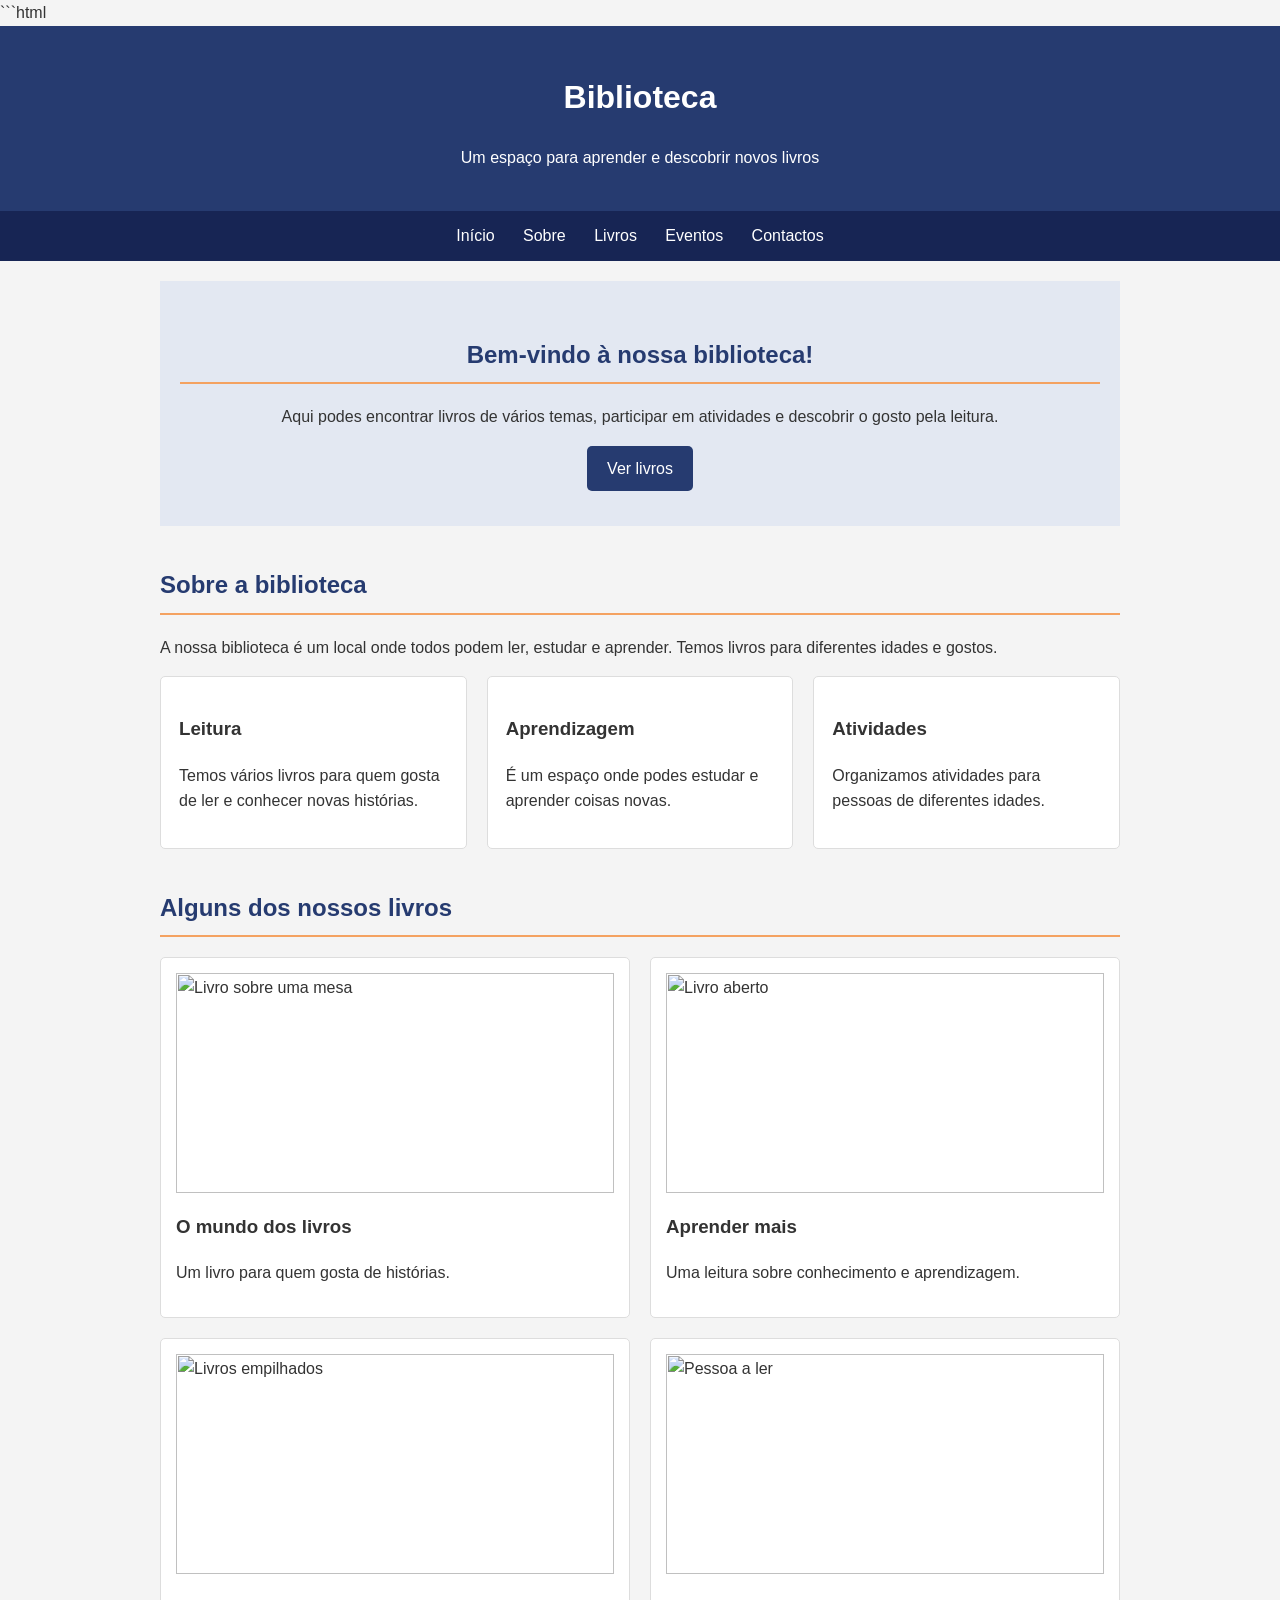
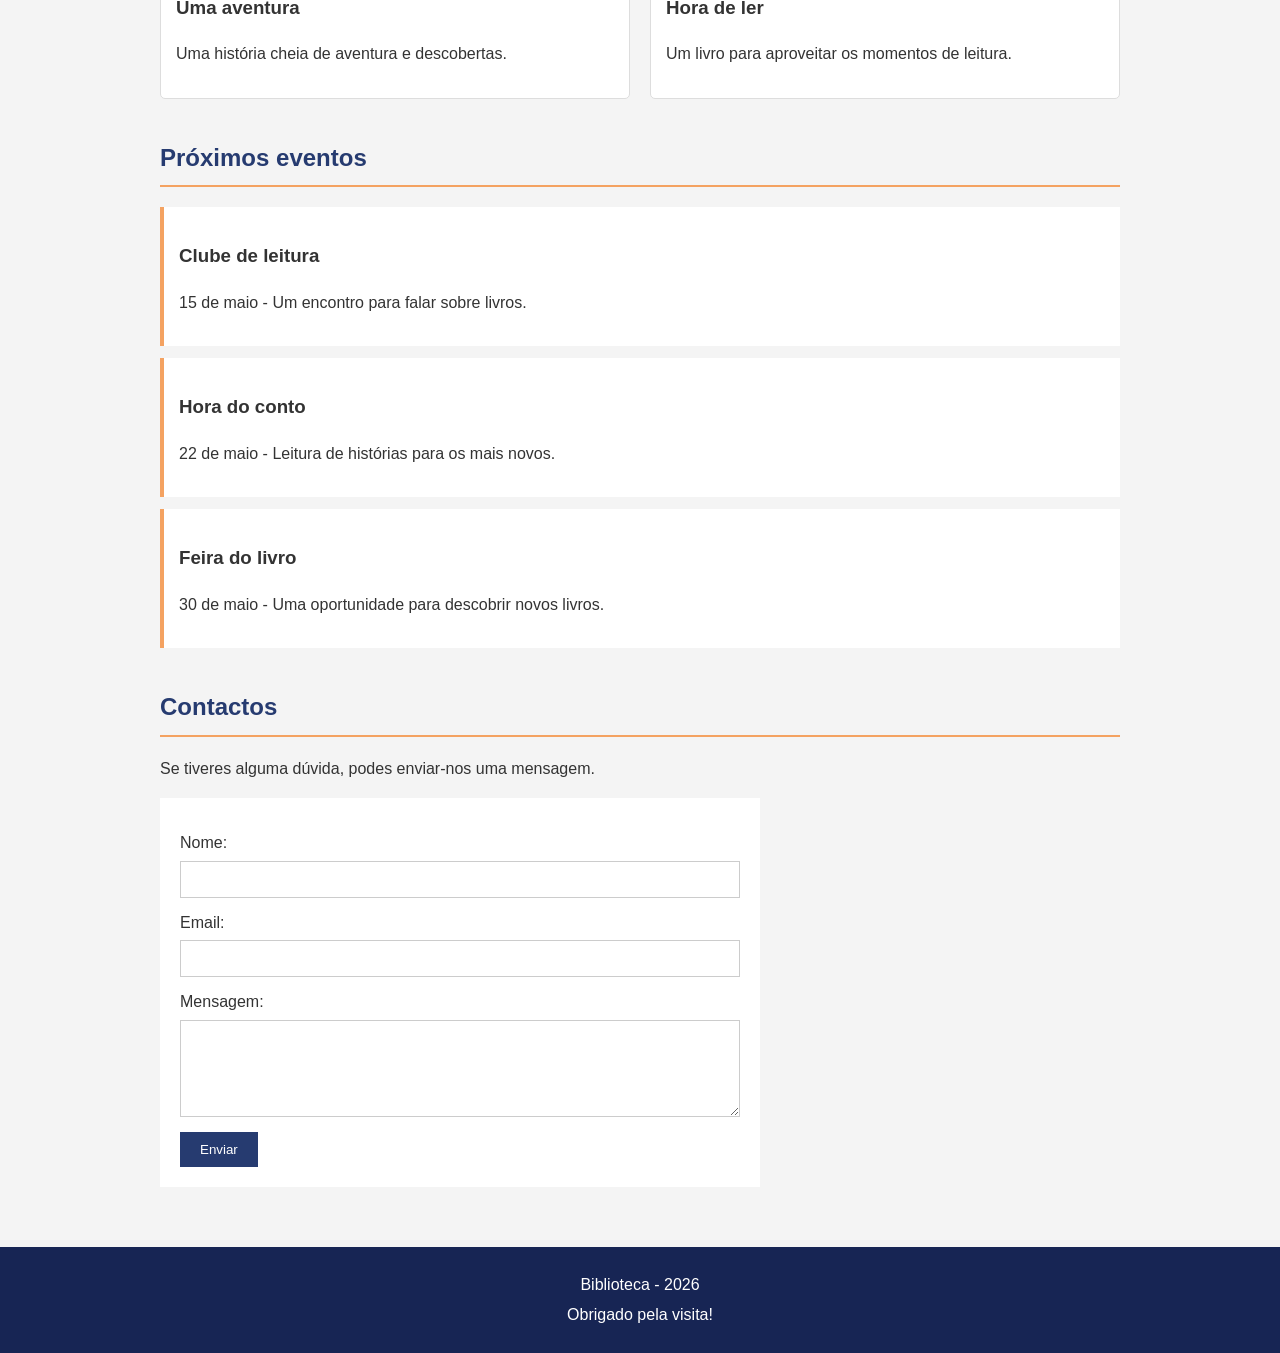
==== index.html @ 46920a3f "novo" ====
```html
<!DOCTYPE html>
<html lang="pt">
<head>
    <meta charset="UTF-8">
    <meta name="viewport" content="width=device-width, initial-scale=1.0">
    <title>Biblioteca</title>

    <style>
        /* Estilos gerais */
        * {
            box-sizing: border-box;
        }

        body {
            font-family: Arial, sans-serif;
            background-color: #f4f4f4;
            color: #333;
            margin: 0;
            line-height: 1.6;
        }

        /* Cabeçalho */
        header {
            background-color: #263b70;
            color: white;
            text-align: center;
            padding: 25px;
        }

        nav {
            background-color: #172554;
            text-align: center;
            padding: 12px;
        }

        nav a {
            color: white;
            text-decoration: none;
            margin: 0 12px;
        }

        nav a:hover {
            color: #f4a261;
        }

        /* Conteúdo */
        main {
            max-width: 1000px;
            margin: auto;
            padding: 20px;
        }

        section {
            margin-bottom: 40px;
        }

        h2 {
            color: #263b70;
            border-bottom: 2px solid #f4a261;
            padding-bottom: 8px;
        }

        /* Apresentação */
        .inicio {
            background-color: #e3e8f2;
            text-align: center;
            padding: 35px 20px;
        }

        .botao {
            display: inline-block;
            background-color: #263b70;
            color: white;
            padding: 10px 20px;
            text-decoration: none;
            border-radius: 5px;
        }

        .botao:hover {
            background-color: #f4a261;
            color: #172554;
        }

        /* Cartões */
        .cartoes {
            display: flex;
            flex-wrap: wrap;
            gap: 20px;
        }

        .cartao {
            background-color: white;
            padding: 18px;
            border: 1px solid #ddd;
            border-radius: 5px;
            flex: 1;
            min-width: 220px;
        }

        /* Livros */
        .livros {
            display: grid;
            grid-template-columns: repeat(2, 1fr);
            gap: 20px;
        }

        .livro {
            background-color: white;
            padding: 15px;
            border: 1px solid #ddd;
            border-radius: 5px;
        }

        .livro img {
            width: 100%;
            height: 220px;
            object-fit: cover;
        }

        /* Eventos */
        .evento {
            background-color: white;
            padding: 15px;
            margin-bottom: 12px;
            border-left: 4px solid #f4a261;
        }

        /* Formulário */
        form {
            background-color: white;
            padding: 20px;
            max-width: 600px;
        }

        label {
            display: block;
            margin-top: 12px;
        }

        input, textarea {
            width: 100%;
            padding: 10px;
            margin-top: 5px;
            border: 1px solid #ccc;
        }

        button {
            background-color: #263b70;
            color: white;
            padding: 10px 20px;
            border: none;
            margin-top: 15px;
            cursor: pointer;
        }

        button:hover {
            background-color: #f4a261;
            color: #172554;
        }

        /* Rodapé */
        footer {
            background-color: #172554;
            color: white;
            text-align: center;
            padding: 20px;
        }

        footer p {
            margin: 5px;
        }

        /* Telemóveis */
        @media (max-width: 600px) {
            nav a {
                display: block;
                margin: 8px;
            }

            .livros {
                grid-template-columns: 1fr;
            }
        }
    </style>
</head>

<body>

    <header>
        <h1>Biblioteca</h1>
        <p>Um espaço para aprender e descobrir novos livros</p>
    </header>

    <nav>
        <a href="#inicio">Início</a>
        <a href="#sobre">Sobre</a>
        <a href="#livros">Livros</a>
        <a href="#eventos">Eventos</a>
        <a href="#contactos">Contactos</a>
    </nav>

    <main>

        <!-- Início -->
        <section id="inicio" class="inicio">
            <h2>Bem-vindo à nossa biblioteca!</h2>

            <p>
                Aqui podes encontrar livros de vários temas,
                participar em atividades e descobrir o gosto pela leitura.
            </p>

            <a href="#livros" class="botao">Ver livros</a>
        </section>

        <!-- Sobre -->
        <section id="sobre">
            <h2>Sobre a biblioteca</h2>

            <p>
                A nossa biblioteca é um local onde todos podem ler,
                estudar e aprender. Temos livros para diferentes
                idades e gostos.
            </p>

            <div class="cartoes">

                <div class="cartao">
                    <h3>Leitura</h3>
                    <p>
                        Temos vários livros para quem gosta de ler
                        e conhecer novas histórias.
                    </p>
                </div>

                <div class="cartao">
                    <h3>Aprendizagem</h3>
                    <p>
                        É um espaço onde podes estudar e
                        aprender coisas novas.
                    </p>
                </div>

                <div class="cartao">
                    <h3>Atividades</h3>
                    <p>
                        Organizamos atividades para pessoas
                        de diferentes idades.
                    </p>
                </div>

            </div>
        </section>

        <!-- Livros -->
        <section id="livros">
            <h2>Alguns dos nossos livros</h2>

            <div class="livros">

                <div class="livro">
                    <img src="https://images.unsplash.com/photo-1544947950-fa07a98d237f?w=500"
                         alt="Livro sobre uma mesa">

                    <h3>O mundo dos livros</h3>
                    <p>Um livro para quem gosta de histórias.</p>
                </div>

                <div class="livro">
                    <img src="https://images.unsplash.com/photo-1512820790803-83ca734da794?w=500"
                         alt="Livro aberto">

                    <h3>Aprender mais</h3>
                    <p>Uma leitura sobre conhecimento e aprendizagem.</p>
                </div>

                <div class="livro">
                    <img src="https://images.unsplash.com/photo-1519682337058-a94d519337bc?w=500"
                         alt="Livros empilhados">

                    <h3>Uma aventura</h3>
                    <p>Uma história cheia de aventura e descobertas.</p>
                </div>

                <div class="livro">
                    <img src="https://images.unsplash.com/photo-1516979187457-637abb4f9353?w=500"
                         alt="Pessoa a ler">

                    <h3>Hora de ler</h3>
                    <p>Um livro para aproveitar os momentos de leitura.</p>
                </div>

            </div>
        </section>

        <!-- Eventos -->
        <section id="eventos">
            <h2>Próximos eventos</h2>

            <div class="evento">
                <h3>Clube de leitura</h3>
                <p>15 de maio - Um encontro para falar sobre livros.</p>
            </div>

            <div class="evento">
                <h3>Hora do conto</h3>
                <p>22 de maio - Leitura de histórias para os mais novos.</p>
            </div>

            <div class="evento">
                <h3>Feira do livro</h3>
                <p>30 de maio - Uma oportunidade para descobrir novos livros.</p>
            </div>
        </section>

        <!-- Contactos -->
        <section id="contactos">
            <h2>Contactos</h2>

            <p>
                Se tiveres alguma dúvida, podes enviar-nos uma mensagem.
            </p>

            <form action="#" method="post">

                <label for="nome">Nome:</label>
                <input type="text" id="nome" name="nome" required>

                <label for="email">Email:</label>
                <input type="email" id="email" name="email" required>

                <label for="mensagem">Mensagem:</label>
                <textarea id="mensagem" name="mensagem" rows="5"
                          required></textarea>

                <button type="submit">Enviar</button>

            </form>
        </section>

    </main>

    <footer>
        <p>Biblioteca - 2026</p>
        <p>Obrigado pela visita!</p>
    </footer>

</body>
</html>
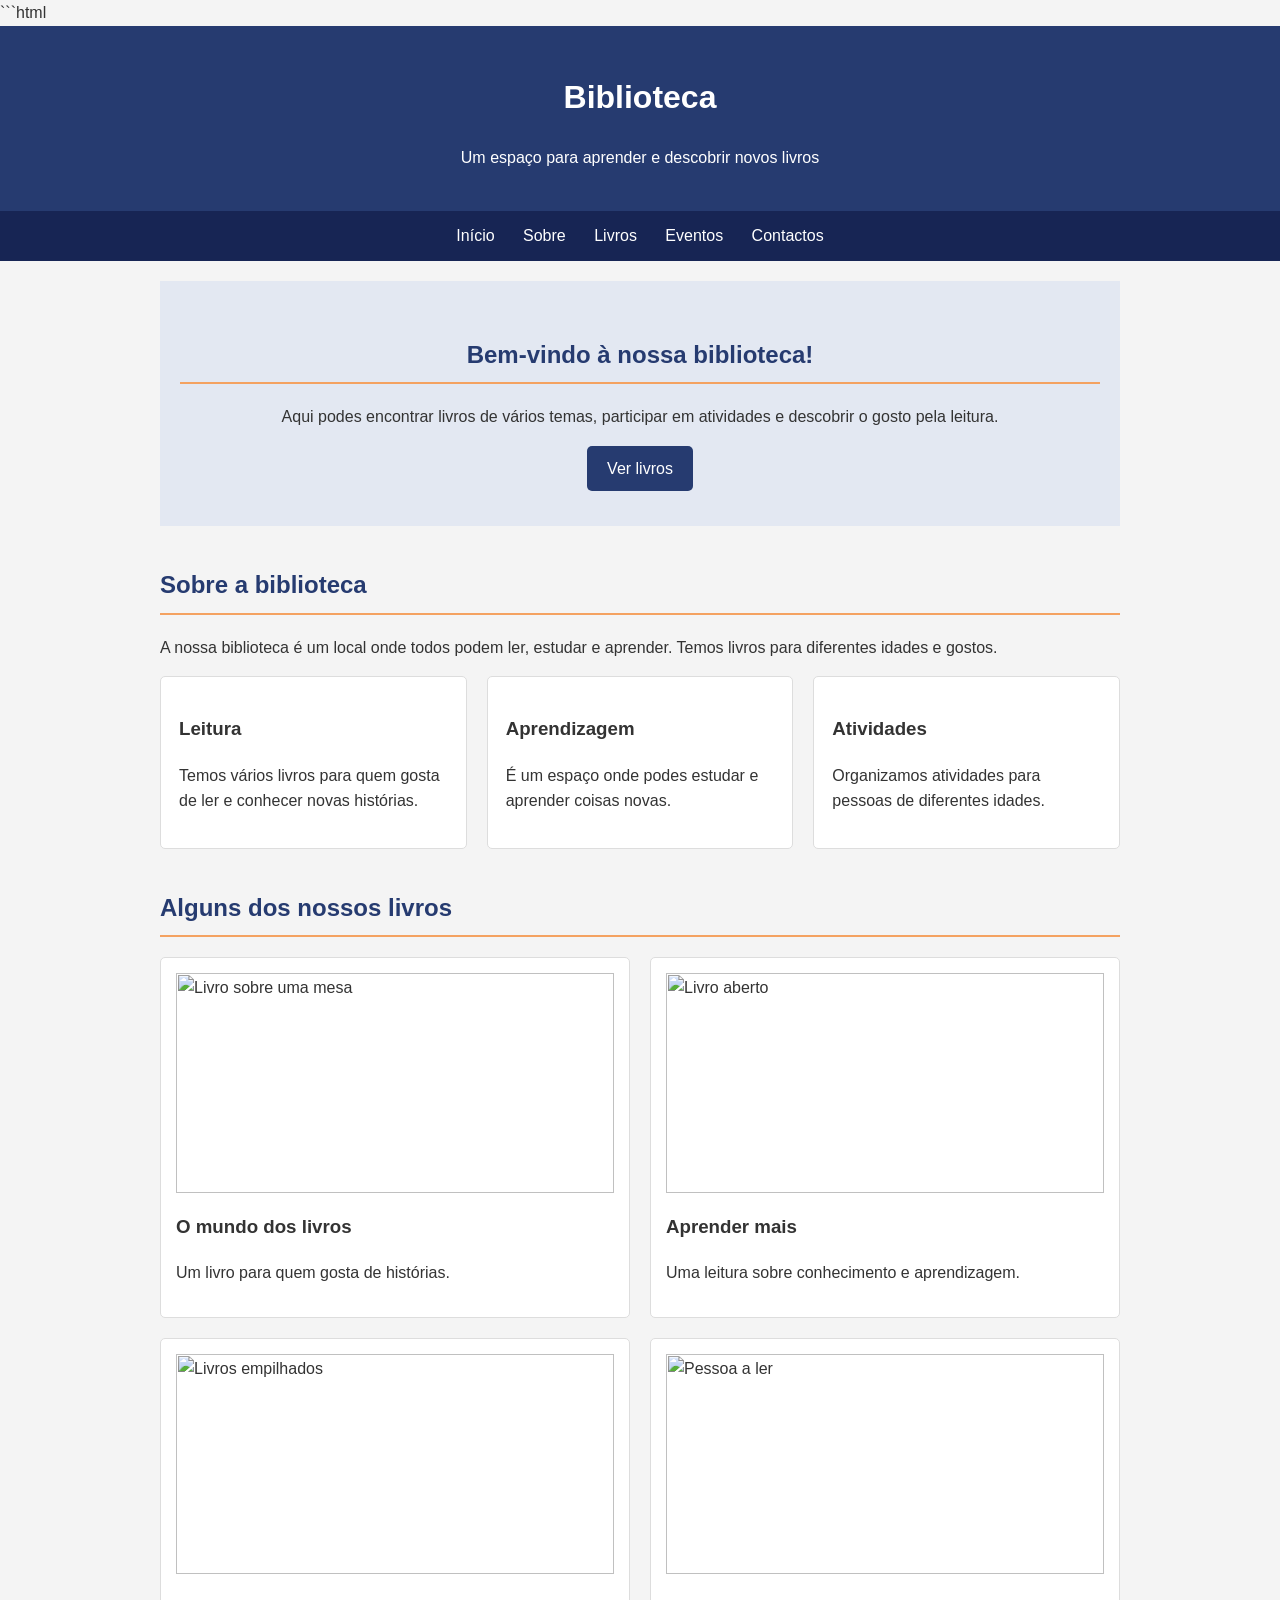
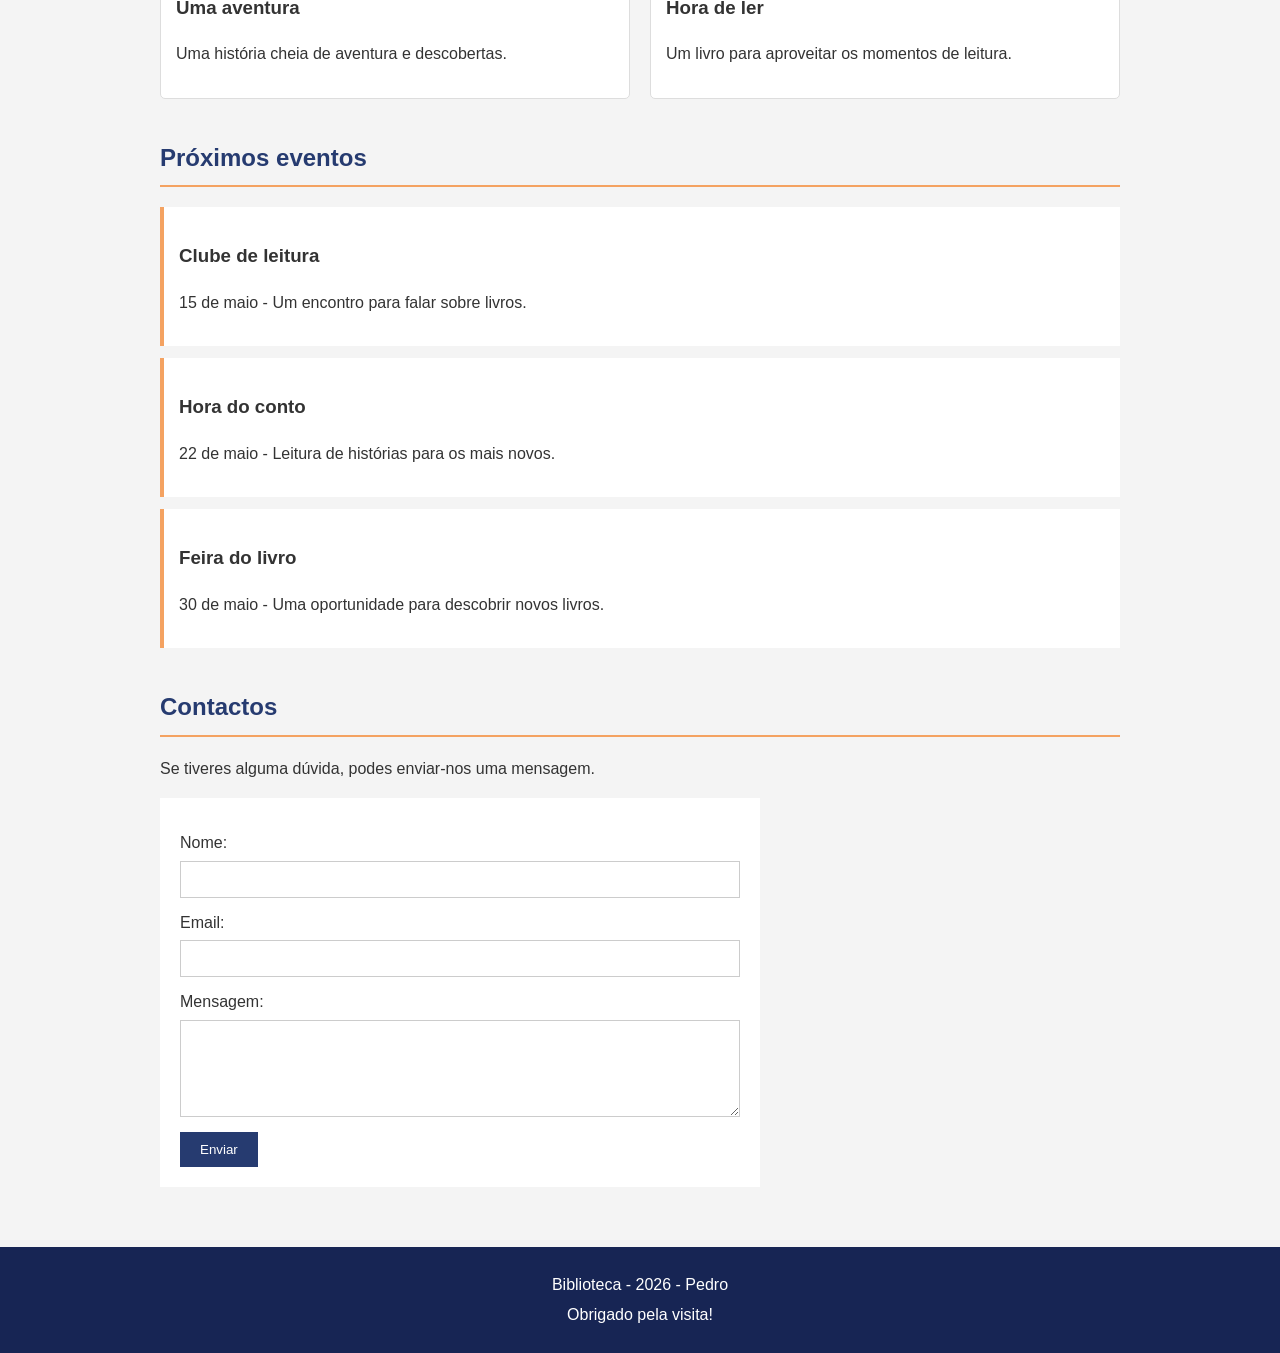
==== commit d286dced: "16/11" ====
--- a/index.html
+++ b/index.html
@@ -342,7 +342,7 @@
     </main>
 
     <footer>
-        <p>Biblioteca - 2026</p>
+        <p>Biblioteca - 2026 - Pedro</p>
         <p>Obrigado pela visita!</p>
     </footer>
 
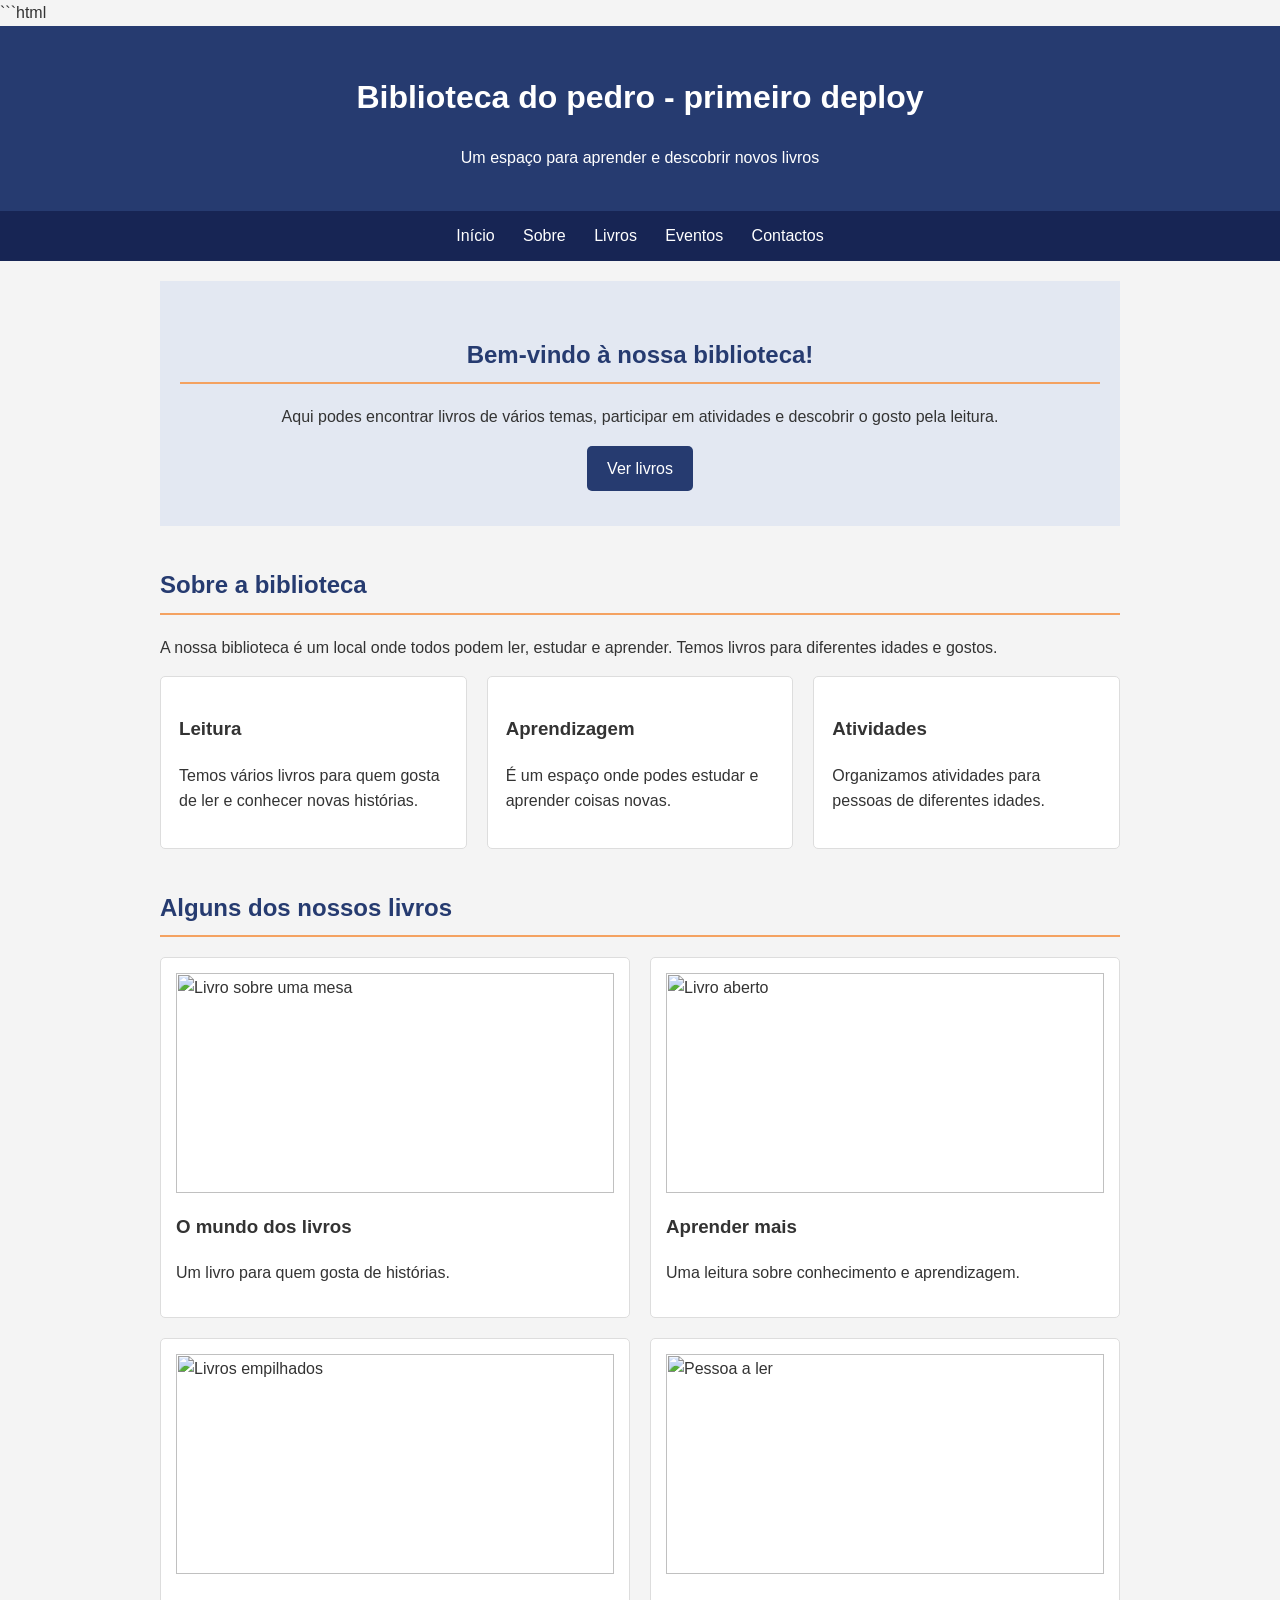
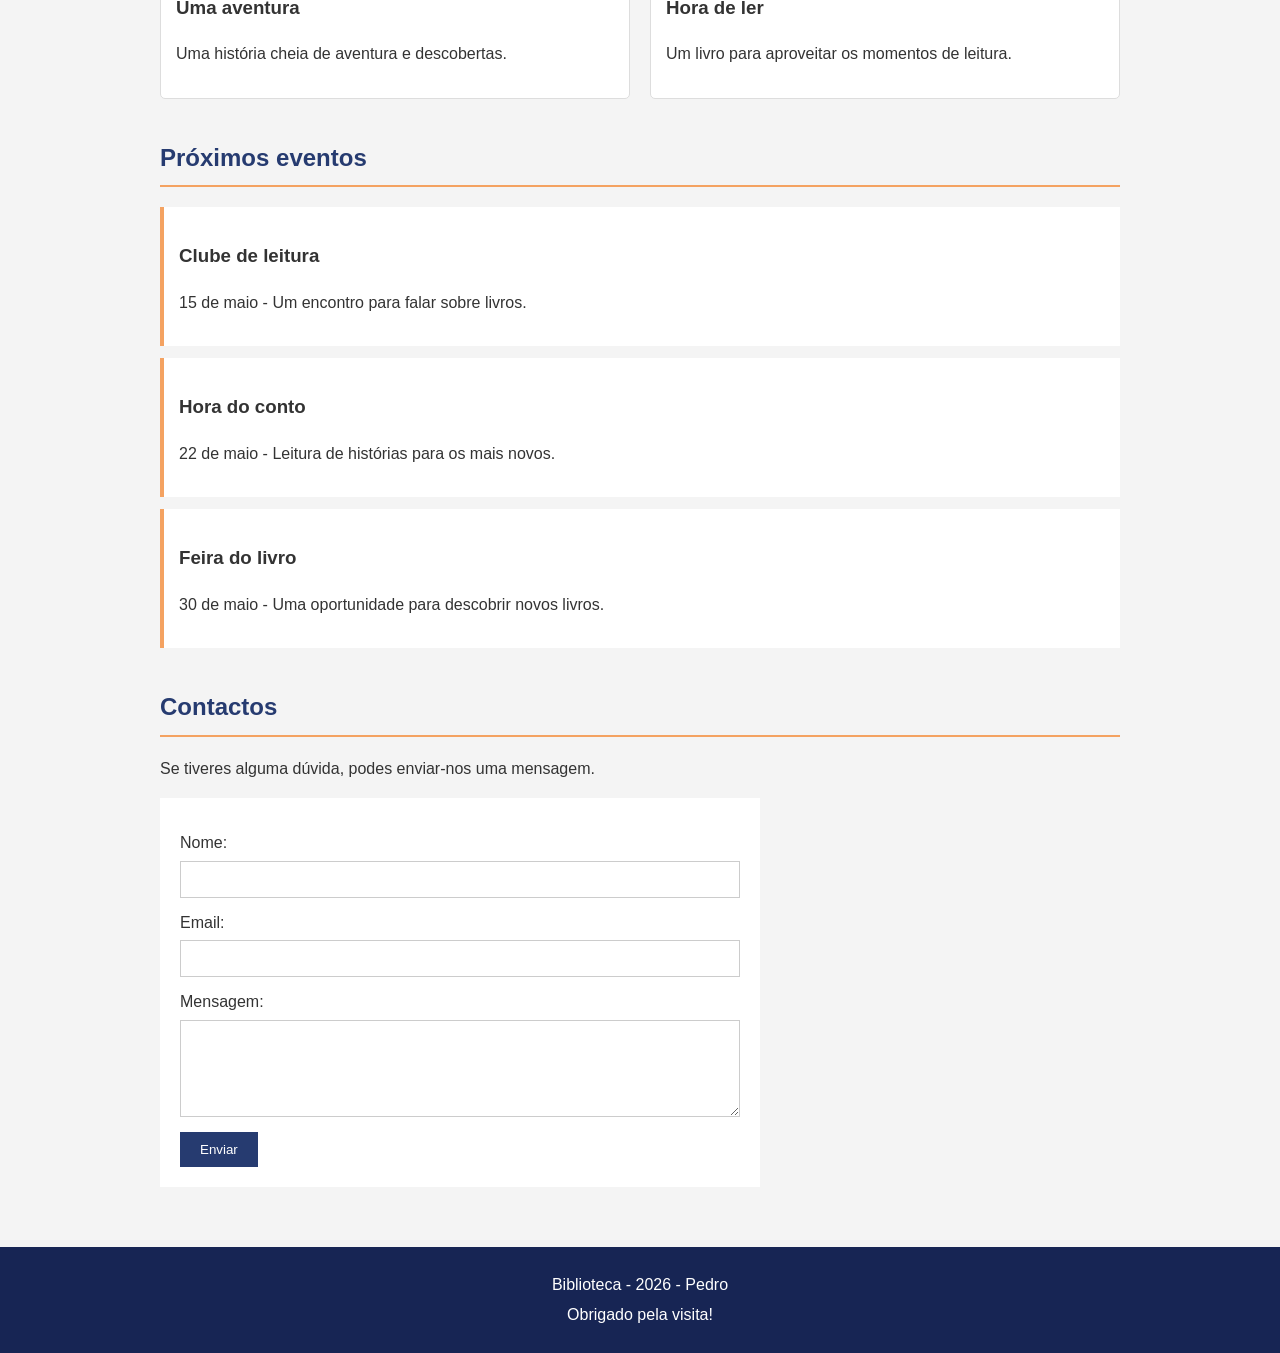
==== commit e29f4152: "ula 16/11" ====
--- a/index.html
+++ b/index.html
@@ -188,7 +188,7 @@
 <body>
 
     <header>
-        <h1>Biblioteca</h1>
+        <h1>Biblioteca do pedro - primeiro deploy</h1>
         <p>Um espaço para aprender e descobrir novos livros</p>
     </header>
 
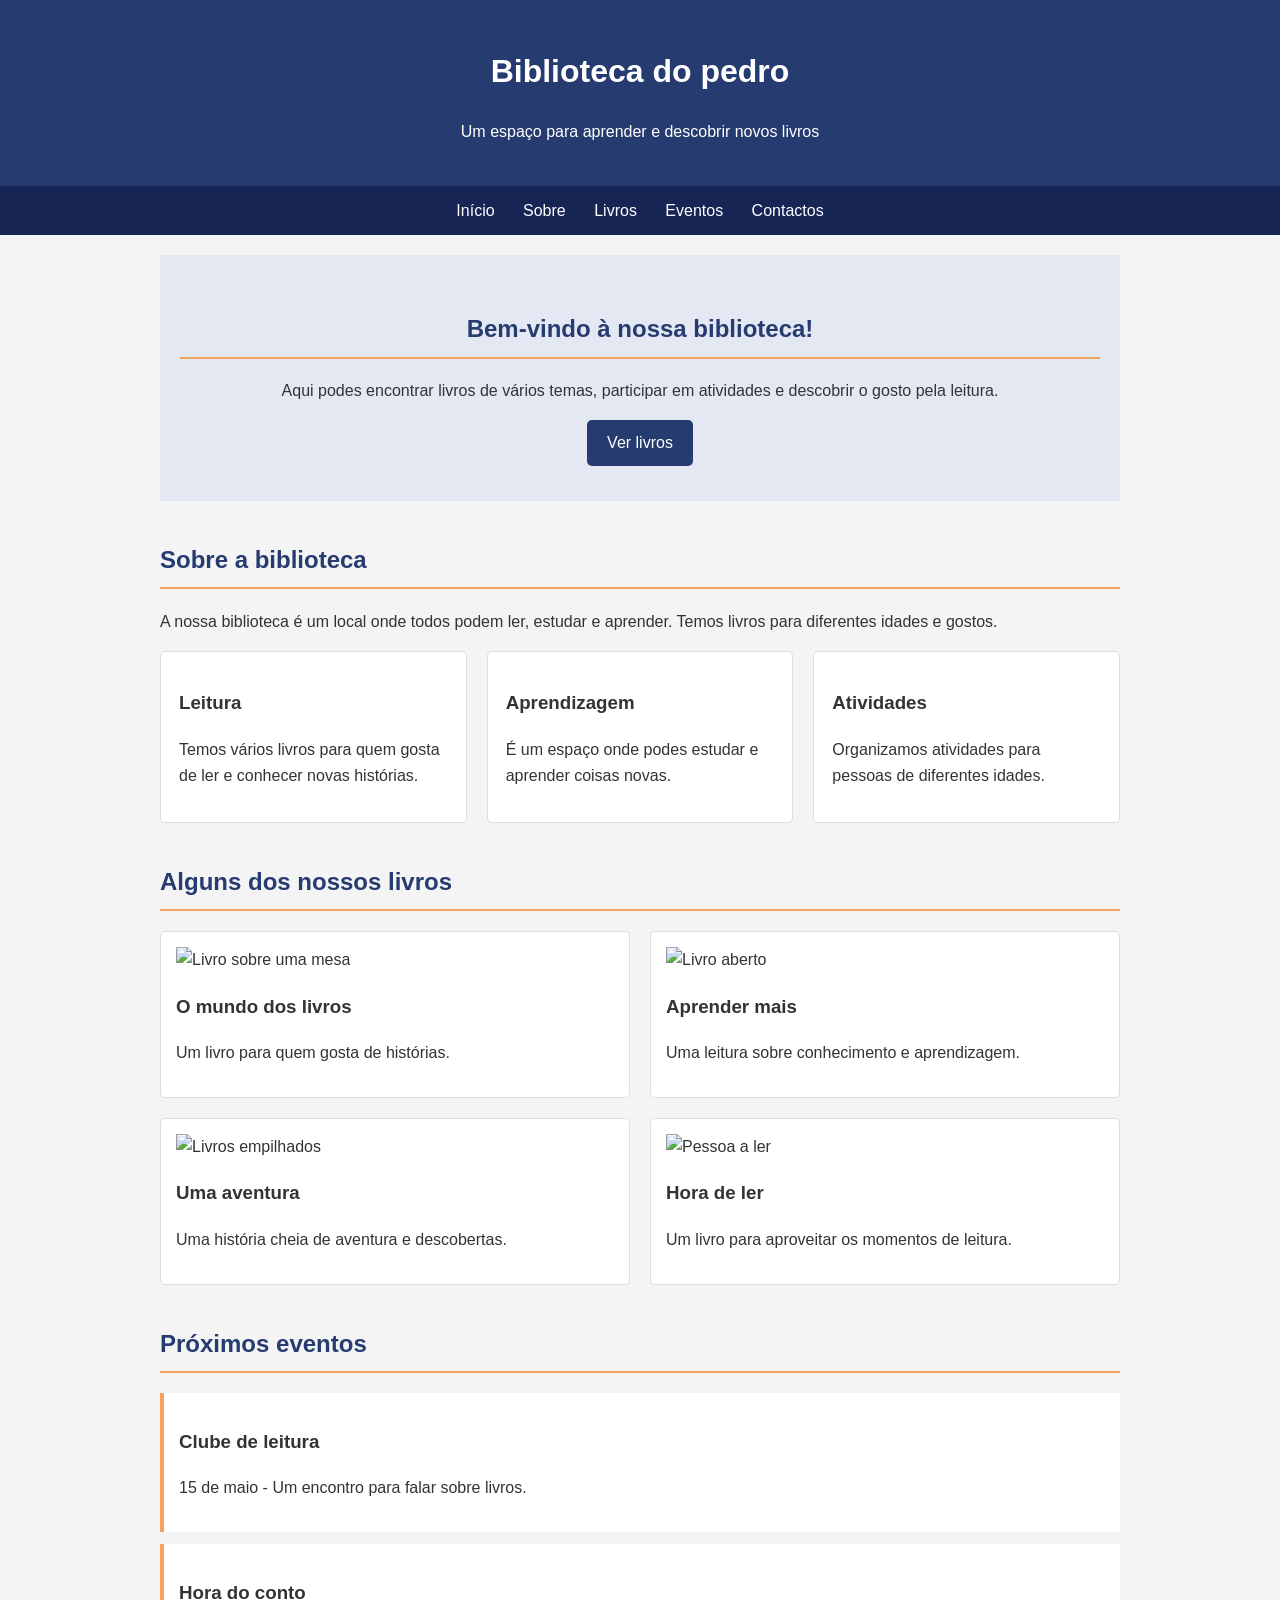
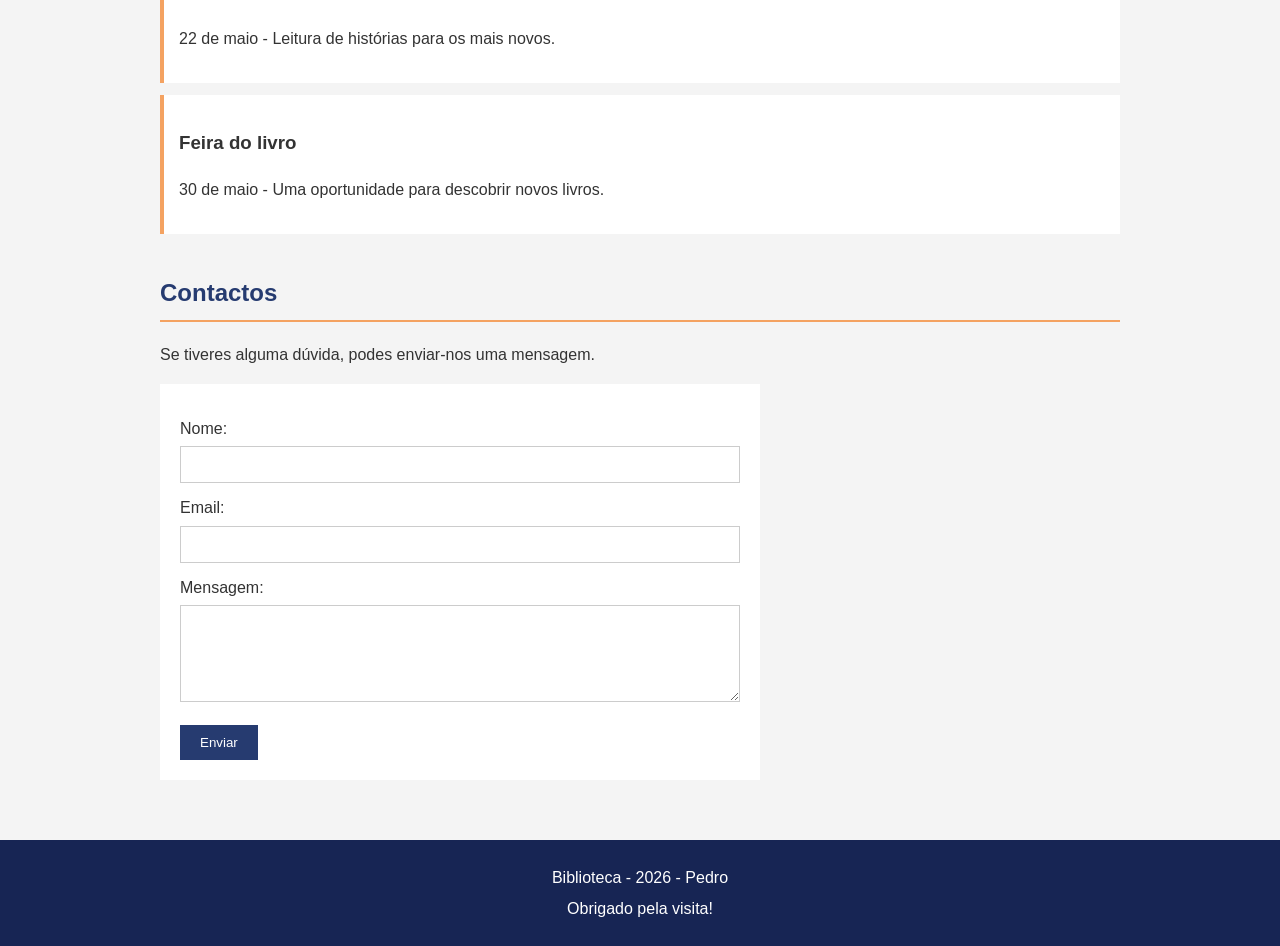
==== commit b1f1d67d: "aula 16/11" ====
--- a/index.html
+++ b/index.html
@@ -1,4 +1,4 @@
-```html
+
 <!DOCTYPE html>
 <html lang="pt">
 <head>
@@ -6,189 +6,14 @@
     <meta name="viewport" content="width=device-width, initial-scale=1.0">
     <title>Biblioteca</title>
 
-    <style>
-        /* Estilos gerais */
-        * {
-            box-sizing: border-box;
-        }
-
-        body {
-            font-family: Arial, sans-serif;
-            background-color: #f4f4f4;
-            color: #333;
-            margin: 0;
-            line-height: 1.6;
-        }
-
-        /* Cabeçalho */
-        header {
-            background-color: #263b70;
-            color: white;
-            text-align: center;
-            padding: 25px;
-        }
-
-        nav {
-            background-color: #172554;
-            text-align: center;
-            padding: 12px;
-        }
-
-        nav a {
-            color: white;
-            text-decoration: none;
-            margin: 0 12px;
-        }
-
-        nav a:hover {
-            color: #f4a261;
-        }
-
-        /* Conteúdo */
-        main {
-            max-width: 1000px;
-            margin: auto;
-            padding: 20px;
-        }
-
-        section {
-            margin-bottom: 40px;
-        }
-
-        h2 {
-            color: #263b70;
-            border-bottom: 2px solid #f4a261;
-            padding-bottom: 8px;
-        }
-
-        /* Apresentação */
-        .inicio {
-            background-color: #e3e8f2;
-            text-align: center;
-            padding: 35px 20px;
-        }
-
-        .botao {
-            display: inline-block;
-            background-color: #263b70;
-            color: white;
-            padding: 10px 20px;
-            text-decoration: none;
-            border-radius: 5px;
-        }
-
-        .botao:hover {
-            background-color: #f4a261;
-            color: #172554;
-        }
-
-        /* Cartões */
-        .cartoes {
-            display: flex;
-            flex-wrap: wrap;
-            gap: 20px;
-        }
-
-        .cartao {
-            background-color: white;
-            padding: 18px;
-            border: 1px solid #ddd;
-            border-radius: 5px;
-            flex: 1;
-            min-width: 220px;
-        }
-
-        /* Livros */
-        .livros {
-            display: grid;
-            grid-template-columns: repeat(2, 1fr);
-            gap: 20px;
-        }
-
-        .livro {
-            background-color: white;
-            padding: 15px;
-            border: 1px solid #ddd;
-            border-radius: 5px;
-        }
-
-        .livro img {
-            width: 100%;
-            height: 220px;
-            object-fit: cover;
-        }
-
-        /* Eventos */
-        .evento {
-            background-color: white;
-            padding: 15px;
-            margin-bottom: 12px;
-            border-left: 4px solid #f4a261;
-        }
-
-        /* Formulário */
-        form {
-            background-color: white;
-            padding: 20px;
-            max-width: 600px;
-        }
-
-        label {
-            display: block;
-            margin-top: 12px;
-        }
-
-        input, textarea {
-            width: 100%;
-            padding: 10px;
-            margin-top: 5px;
-            border: 1px solid #ccc;
-        }
-
-        button {
-            background-color: #263b70;
-            color: white;
-            padding: 10px 20px;
-            border: none;
-            margin-top: 15px;
-            cursor: pointer;
-        }
-
-        button:hover {
-            background-color: #f4a261;
-            color: #172554;
-        }
-
-        /* Rodapé */
-        footer {
-            background-color: #172554;
-            color: white;
-            text-align: center;
-            padding: 20px;
-        }
-
-        footer p {
-            margin: 5px;
-        }
-
-        /* Telemóveis */
-        @media (max-width: 600px) {
-            nav a {
-                display: block;
-                margin: 8px;
-            }
-
-            .livros {
-                grid-template-columns: 1fr;
-            }
-        }
-    </style>
+    <link rel="stylesheet" href="css/styles.css">
 </head>
 
 <body>
 
     <header>
-        <h1>Biblioteca do pedro - primeiro deploy</h1>
+        <h1>Biblioteca do pedro
+        </h1>
         <p>Um espaço para aprender e descobrir novos livros</p>
     </header>
 
--- a/css/styles.css
+++ b/css/styles.css
@@ -0,0 +1,175 @@
+/* Estilos gerais */
+* {
+    box-sizing: border-box;
+}
+
+body {
+    font-family: Arial, sans-serif;
+    background-color: #f4f4f4;
+    color: #333;
+    margin: 0;
+    line-height: 1.6;
+}
+
+/* Cabeçalho */
+header {
+    background-color: #263b70;
+    color: white;
+    text-align: center;
+    padding: 25px;
+}
+
+nav {
+    background-color: #172554;
+    text-align: center;
+    padding: 12px;
+}
+
+nav a {
+    color: white;
+    text-decoration: none;
+    margin: 0 12px;
+}
+
+nav a:hover {
+    color: #f4a261;
+}
+
+/* Conteúdo */
+main {
+    max-width: 1000px;
+    margin: auto;
+    padding: 20px;
+}
+
+section {
+    margin-bottom: 40px;
+}
+
+h2 {
+    color: #263b70;
+    border-bottom: 2px solid #f4a261;
+    padding-bottom: 8px;
+}
+
+/* Apresentação */
+.inicio {
+    background-color: #e3e8f2;
+    text-align: center;
+    padding: 35px 20px;
+}
+
+.botao {
+    display: inline-block;
+    background-color: #263b70;
+    color: white;
+    padding: 10px 20px;
+    text-decoration: none;
+    border-radius: 5px;
+}
+
+.botao:hover {
+    background-color: #f4a261;
+    color: #172554;
+}
+
+/* Cartões */
+.cartoes {
+    display: flex;
+    flex-wrap: wrap;
+    gap: 20px;
+}
+
+.cartao {
+    background-color: white;
+    padding: 18px;
+    border: 1px solid #ddd;
+    border-radius: 5px;
+    flex: 1;
+    min-width: 220px;
+}
+
+/* Livros */
+.livros {
+    display: grid;
+    grid-template-columns: repeat(2, 1fr);
+    gap: 20px;
+}
+
+.livro {
+    background-color: white;
+    padding: 15px;
+    border: 1px solid #ddd;
+    border-radius: 5px;
+}
+
+.livro img {
+    width: 100%;
+    height: 220px;
+    object-fit: cover;
+}
+
+/* Eventos */
+.evento {
+    background-color: white;
+    padding: 15px;
+    margin-bottom: 12px;
+    border-left: 4px solid #f4a261;
+}
+
+/* Formulário */
+form {
+    background-color: white;
+    padding: 20px;
+    max-width: 600px;
+}
+
+label {
+    display: block;
+    margin-top: 12px;
+}
+
+input, textarea {
+    width: 100%;
+    padding: 10px;
+    margin-top: 5px;
+    border: 1px solid #ccc;
+}
+
+button {
+    background-color: #263b70;
+    color: white;
+    padding: 10px 20px;
+    border: none;
+    margin-top: 15px;
+    cursor: pointer;
+}
+
+button:hover {
+    background-color: #f4a261;
+    color: #172554;
+}
+
+/* Rodapé */
+footer {
+    background-color: #172554;
+    color: white;
+    text-align: center;
+    padding: 20px;
+}
+
+footer p {
+    margin: 5px;
+}
+
+/* Telemóveis */
+@media (max-width: 600px) {
+    nav a {
+        display: block;
+        margin: 8px;
+    }
+
+    .livros {
+        grid-template-columns: 1fr;
+    }
+}
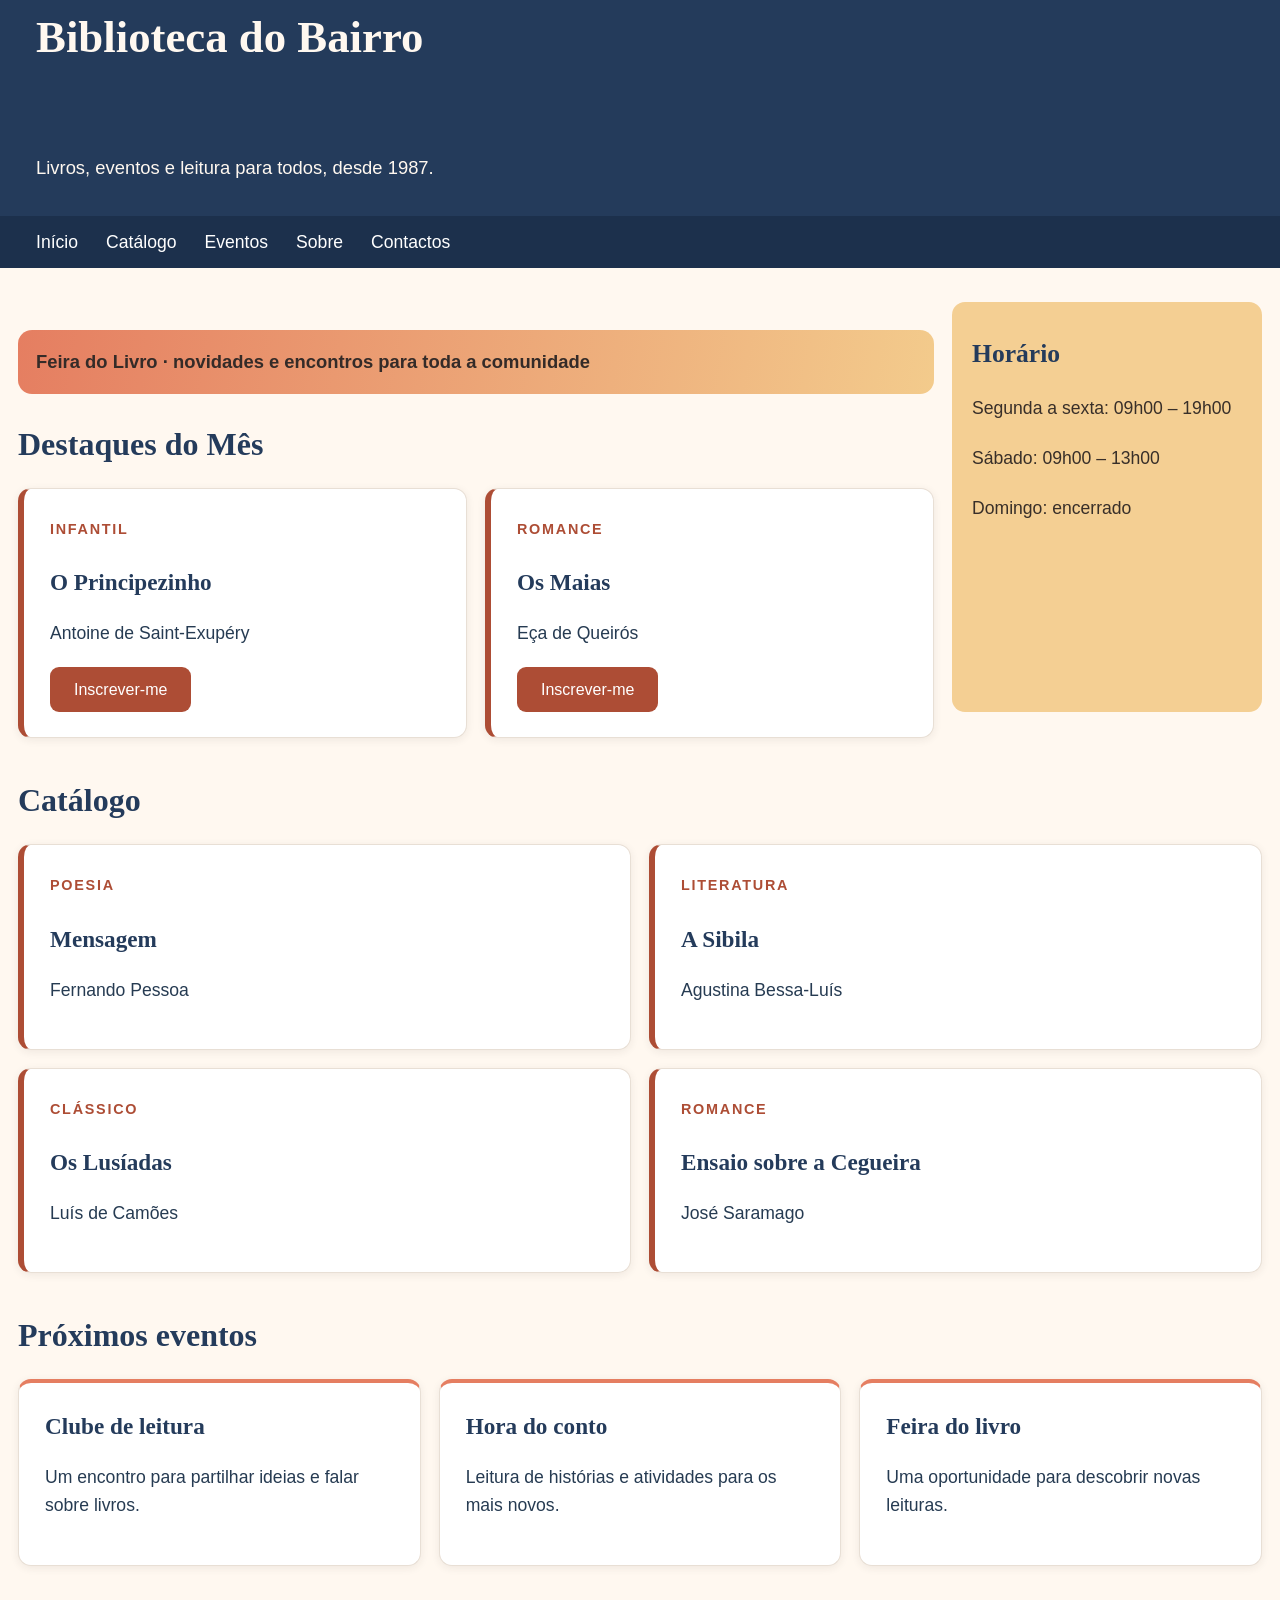
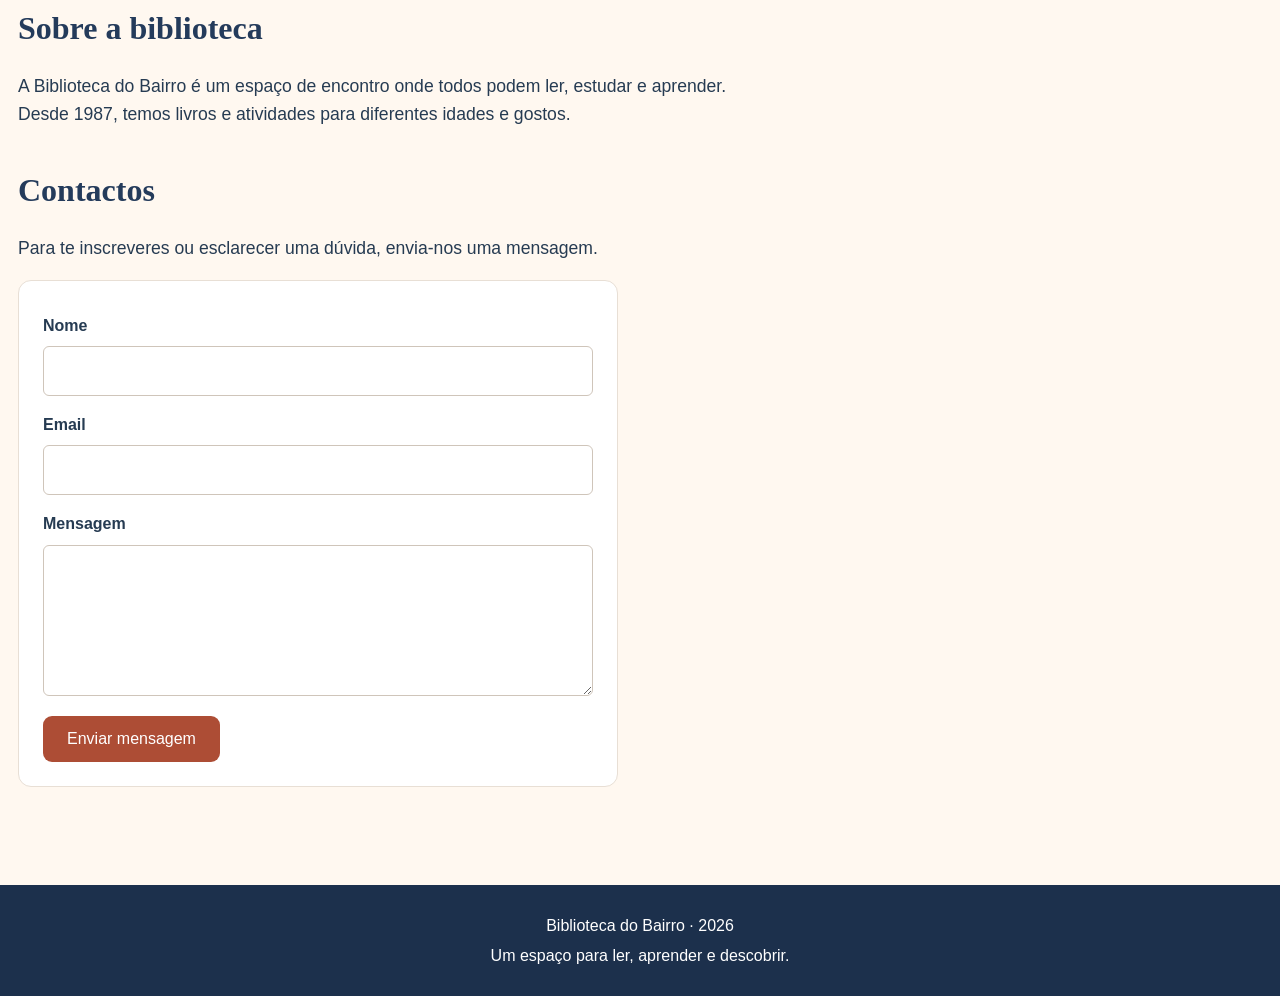
==== commit f18d2f6f: "nova" ====
--- a/index.html
+++ b/index.html
@@ -1,175 +1,132 @@
-
 <!DOCTYPE html>
 <html lang="pt">
 <head>
     <meta charset="UTF-8">
     <meta name="viewport" content="width=device-width, initial-scale=1.0">
-    <title>Biblioteca</title>
-
+    <meta name="description" content="Descobre livros, eventos e atividades na Biblioteca do Bairro.">
+    <title>Biblioteca do Bairro</title>
     <link rel="stylesheet" href="css/styles.css">
 </head>
-
 <body>
-
-    <header>
-        <h1>Biblioteca do pedro
-        </h1>
-        <p>Um espaço para aprender e descobrir novos livros</p>
+    <header id="inicio">
+        <h1>Biblioteca do Bairro</h1>
+        <p>Livros, eventos e leitura para todos, desde 1987.</p>
     </header>
 
-    <nav>
+    <nav aria-label="Navegação principal">
         <a href="#inicio">Início</a>
+        <a href="#catalogo">Catálogo</a>
+        <a href="#eventos">Eventos</a>
         <a href="#sobre">Sobre</a>
-        <a href="#livros">Livros</a>
-        <a href="#eventos">Eventos</a>
         <a href="#contactos">Contactos</a>
     </nav>
 
     <main>
+        <div class="destaques-layout">
+            <div class="conteudo-destaques">
+                <p class="aviso">Feira do Livro · novidades e encontros para toda a comunidade</p>
 
-        <!-- Início -->
-        <section id="inicio" class="inicio">
-            <h2>Bem-vindo à nossa biblioteca!</h2>
+                <section aria-labelledby="titulo-destaques">
+                    <h2 id="titulo-destaques">Destaques do Mês</h2>
+                    <div class="grelha-livros">
+                        <article class="cartao-livro">
+                            <p class="categoria">Infantil</p>
+                            <h3>O Principezinho</h3>
+                            <p>Antoine de Saint-Exupéry</p>
+                            <a class="botao" href="#contactos">Inscrever-me</a>
+                        </article>
+                        <article class="cartao-livro">
+                            <p class="categoria">Romance</p>
+                            <h3>Os Maias</h3>
+                            <p>Eça de Queirós</p>
+                            <a class="botao" href="#contactos">Inscrever-me</a>
+                        </article>
+                    </div>
+                </section>
+            </div>
 
-            <p>
-                Aqui podes encontrar livros de vários temas,
-                participar em atividades e descobrir o gosto pela leitura.
-            </p>
+            <aside class="horario" aria-labelledby="titulo-horario">
+                <h2 id="titulo-horario">Horário</h2>
+                <p>Segunda a sexta: 09h00 – 19h00</p>
+                <p>Sábado: 09h00 – 13h00</p>
+                <p>Domingo: encerrado</p>
+            </aside>
+        </div>
 
-            <a href="#livros" class="botao">Ver livros</a>
-        </section>
-
-        <!-- Sobre -->
-        <section id="sobre">
-            <h2>Sobre a biblioteca</h2>
-
-            <p>
-                A nossa biblioteca é um local onde todos podem ler,
-                estudar e aprender. Temos livros para diferentes
-                idades e gostos.
-            </p>
-
-            <div class="cartoes">
-
-                <div class="cartao">
-                    <h3>Leitura</h3>
-                    <p>
-                        Temos vários livros para quem gosta de ler
-                        e conhecer novas histórias.
-                    </p>
-                </div>
-
-                <div class="cartao">
-                    <h3>Aprendizagem</h3>
-                    <p>
-                        É um espaço onde podes estudar e
-                        aprender coisas novas.
-                    </p>
-                </div>
-
-                <div class="cartao">
-                    <h3>Atividades</h3>
-                    <p>
-                        Organizamos atividades para pessoas
-                        de diferentes idades.
-                    </p>
-                </div>
-
+        <section id="catalogo">
+            <h2>Catálogo</h2>
+            <div class="grelha-livros">
+                <article class="cartao-livro">
+                    <p class="categoria">Poesia</p>
+                    <h3>Mensagem</h3>
+                    <p>Fernando Pessoa</p>
+                </article>
+                <article class="cartao-livro">
+                    <p class="categoria">Literatura</p>
+                    <h3>A Sibila</h3>
+                    <p>Agustina Bessa-Luís</p>
+                </article>
+                <article class="cartao-livro">
+                    <p class="categoria">Clássico</p>
+                    <h3>Os Lusíadas</h3>
+                    <p>Luís de Camões</p>
+                </article>
+                <article class="cartao-livro">
+                    <p class="categoria">Romance</p>
+                    <h3>Ensaio sobre a Cegueira</h3>
+                    <p>José Saramago</p>
+                </article>
             </div>
         </section>
 
-        <!-- Livros -->
-        <section id="livros">
-            <h2>Alguns dos nossos livros</h2>
-
-            <div class="livros">
-
-                <div class="livro">
-                    <img src="https://images.unsplash.com/photo-1544947950-fa07a98d237f?w=500"
-                         alt="Livro sobre uma mesa">
-
-                    <h3>O mundo dos livros</h3>
-                    <p>Um livro para quem gosta de histórias.</p>
-                </div>
-
-                <div class="livro">
-                    <img src="https://images.unsplash.com/photo-1512820790803-83ca734da794?w=500"
-                         alt="Livro aberto">
-
-                    <h3>Aprender mais</h3>
-                    <p>Uma leitura sobre conhecimento e aprendizagem.</p>
-                </div>
-
-                <div class="livro">
-                    <img src="https://images.unsplash.com/photo-1519682337058-a94d519337bc?w=500"
-                         alt="Livros empilhados">
-
-                    <h3>Uma aventura</h3>
-                    <p>Uma história cheia de aventura e descobertas.</p>
-                </div>
-
-                <div class="livro">
-                    <img src="https://images.unsplash.com/photo-1516979187457-637abb4f9353?w=500"
-                         alt="Pessoa a ler">
-
-                    <h3>Hora de ler</h3>
-                    <p>Um livro para aproveitar os momentos de leitura.</p>
-                </div>
-
+        <section id="eventos">
+            <h2>Próximos eventos</h2>
+            <div class="grelha-eventos">
+                <article class="cartao-evento">
+                    <h3>Clube de leitura</h3>
+                    <p>Um encontro para partilhar ideias e falar sobre livros.</p>
+                </article>
+                <article class="cartao-evento">
+                    <h3>Hora do conto</h3>
+                    <p>Leitura de histórias e atividades para os mais novos.</p>
+                </article>
+                <article class="cartao-evento">
+                    <h3>Feira do livro</h3>
+                    <p>Uma oportunidade para descobrir novas leituras.</p>
+                </article>
             </div>
         </section>
 
-        <!-- Eventos -->
-        <section id="eventos">
-            <h2>Próximos eventos</h2>
-
-            <div class="evento">
-                <h3>Clube de leitura</h3>
-                <p>15 de maio - Um encontro para falar sobre livros.</p>
-            </div>
-
-            <div class="evento">
-                <h3>Hora do conto</h3>
-                <p>22 de maio - Leitura de histórias para os mais novos.</p>
-            </div>
-
-            <div class="evento">
-                <h3>Feira do livro</h3>
-                <p>30 de maio - Uma oportunidade para descobrir novos livros.</p>
-            </div>
+        <section id="sobre">
+            <h2>Sobre a biblioteca</h2>
+            <p>
+                A Biblioteca do Bairro é um espaço de encontro onde todos podem ler,
+                estudar e aprender. Desde 1987, temos livros e atividades para
+                diferentes idades e gostos.
+            </p>
         </section>
 
-        <!-- Contactos -->
         <section id="contactos">
             <h2>Contactos</h2>
+            <p>Para te inscreveres ou esclarecer uma dúvida, envia-nos uma mensagem.</p>
+            <form action="#" method="post">
+                <label for="nome">Nome</label>
+                <input type="text" id="nome" name="nome" autocomplete="name" required>
 
-            <p>
-                Se tiveres alguma dúvida, podes enviar-nos uma mensagem.
-            </p>
+                <label for="email">Email</label>
+                <input type="email" id="email" name="email" autocomplete="email" required>
 
-            <form action="#" method="post">
+                <label for="mensagem">Mensagem</label>
+                <textarea id="mensagem" name="mensagem" rows="5" required></textarea>
 
-                <label for="nome">Nome:</label>
-                <input type="text" id="nome" name="nome" required>
-
-                <label for="email">Email:</label>
-                <input type="email" id="email" name="email" required>
-
-                <label for="mensagem">Mensagem:</label>
-                <textarea id="mensagem" name="mensagem" rows="5"
-                          required></textarea>
-
-                <button type="submit">Enviar</button>
-
+                <button class="botao" type="submit">Enviar mensagem</button>
             </form>
         </section>
-
     </main>
 
     <footer>
-        <p>Biblioteca - 2026 - Pedro</p>
-        <p>Obrigado pela visita!</p>
+        <p>Biblioteca do Bairro · 2026</p>
+        <p>Um espaço para ler, aprender e descobrir.</p>
     </footer>
-
 </body>
 </html>
--- a/css/styles.css
+++ b/css/styles.css
@@ -1,175 +1,310 @@
-/* Estilos gerais */
+:root {
+    font-family: Arial, sans-serif;
+    color: #263b52;
+    background: #fff8f0;
+    font-synthesis: none;
+    text-rendering: optimizeLegibility;
+    scroll-behavior: smooth;
+}
+
 * {
     box-sizing: border-box;
 }
 
 body {
-    font-family: Arial, sans-serif;
-    background-color: #f4f4f4;
-    color: #333;
     margin: 0;
     line-height: 1.6;
 }
 
-/* Cabeçalho */
 header {
-    background-color: #263b70;
-    color: white;
-    text-align: center;
-    padding: 25px;
+    min-height: 216px;
+    padding: 8px 36px 34px;
+    display: flex;
+    flex-direction: column;
+    justify-content: space-between;
+    background: #243b5b;
+    color: #fff8f0;
+}
+
+header h1,
+h2,
+.cartao-livro h3,
+.cartao-evento h3 {
+    font-family: Georgia, "Times New Roman", serif;
+}
+
+header h1 {
+    margin: 0;
+    font-size: clamp(2rem, 4vw, 2.8rem);
+    line-height: 1.3;
+}
+
+header p {
+    margin: 0;
+    font-size: 1.15rem;
 }
 
 nav {
-    background-color: #172554;
-    text-align: center;
-    padding: 12px;
+    display: flex;
+    flex-wrap: wrap;
+    gap: 8px 28px;
+    padding: 12px 36px;
+    background: #1c304c;
 }
 
 nav a {
-    color: white;
+    color: #fff;
+    font-size: 1.1rem;
     text-decoration: none;
-    margin: 0 12px;
-}
-
-nav a:hover {
-    color: #f4a261;
-}
-
-/* Conteúdo */
+}
+
+nav a:hover,
+nav a:focus-visible {
+    color: #f5c987;
+    text-decoration: underline;
+    text-underline-offset: 4px;
+}
+
 main {
-    max-width: 1000px;
-    margin: auto;
-    padding: 20px;
+    width: min(100% - 36px, 1440px);
+    margin: 0 auto;
+    padding: 34px 0 56px;
 }
 
 section {
-    margin-bottom: 40px;
+    margin-bottom: 42px;
+    scroll-margin-top: 20px;
 }
 
 h2 {
-    color: #263b70;
-    border-bottom: 2px solid #f4a261;
-    padding-bottom: 8px;
-}
-
-/* Apresentação */
-.inicio {
-    background-color: #e3e8f2;
-    text-align: center;
-    padding: 35px 20px;
+    margin: 0 0 24px;
+    color: #243b5b;
+    font-size: 2rem;
+    line-height: 1.25;
+}
+
+.destaques-layout {
+    display: grid;
+    grid-template-columns: minmax(0, 1fr) 310px;
+    align-items: start;
+    gap: 18px;
+    margin-bottom: 42px;
+}
+
+.conteudo-destaques {
+    min-width: 0;
+}
+
+.conteudo-destaques section {
+    margin: 0;
+}
+
+.aviso {
+    margin: 28px 0 30px;
+    padding: 17px 18px;
+    border-radius: 14px;
+    background: linear-gradient(100deg, #e57e61, #f3cb8c);
+    color: #342b28;
+    font-size: 1.15rem;
+    font-weight: 700;
+}
+
+.grelha-livros {
+    display: grid;
+    grid-template-columns: repeat(2, minmax(0, 1fr));
+    gap: 18px;
+}
+
+.cartao-livro,
+.cartao-evento {
+    padding: 25px 26px;
+    border: 1px solid #e8dfd5;
+    border-radius: 13px;
+    background: #fff;
+    box-shadow: 0 2px 9px rgb(52 43 40 / 8%);
+}
+
+.cartao-livro {
+    border-left: 6px solid #ad4d35;
+}
+
+.categoria {
+    margin: 4px 0 23px;
+    color: #ad4d35;
+    font-size: .9rem;
+    font-weight: 700;
+    letter-spacing: .12em;
+    text-transform: uppercase;
+}
+
+.cartao-livro h3,
+.cartao-evento h3 {
+    margin: 0 0 18px;
+    color: #243b5b;
+    font-size: 1.45rem;
+}
+
+.cartao-livro > p:not(.categoria),
+.cartao-evento p {
+    margin: 0 0 20px;
+    font-size: 1.1rem;
 }
 
 .botao {
     display: inline-block;
-    background-color: #263b70;
-    color: white;
-    padding: 10px 20px;
+    padding: 10px 24px;
+    border: 0;
+    border-radius: 9px;
+    background: #ad4d35;
+    color: #fff;
+    font: inherit;
     text-decoration: none;
-    border-radius: 5px;
-}
-
-.botao:hover {
-    background-color: #f4a261;
-    color: #172554;
-}
-
-/* Cartões */
-.cartoes {
-    display: flex;
-    flex-wrap: wrap;
-    gap: 20px;
-}
-
-.cartao {
-    background-color: white;
-    padding: 18px;
-    border: 1px solid #ddd;
-    border-radius: 5px;
-    flex: 1;
-    min-width: 220px;
-}
-
-/* Livros */
-.livros {
+    cursor: pointer;
+}
+
+.botao:hover,
+.botao:focus-visible {
+    background: #873a28;
+}
+
+.horario {
+    min-height: 410px;
+    margin-top: 0;
+    padding: 36px 20px;
+    border-radius: 13px;
+    background: #f4cf93;
+    color: #382f29;
+}
+
+.horario h2 {
+    margin-bottom: 24px;
+    font-size: 1.6rem;
+}
+
+.horario p {
+    margin: 0 0 22px;
+    font-size: 1.1rem;
+}
+
+.grelha-eventos {
     display: grid;
-    grid-template-columns: repeat(2, 1fr);
-    gap: 20px;
-}
-
-.livro {
-    background-color: white;
-    padding: 15px;
-    border: 1px solid #ddd;
-    border-radius: 5px;
-}
-
-.livro img {
+    grid-template-columns: repeat(3, minmax(0, 1fr));
+    gap: 18px;
+}
+
+.cartao-evento {
+    border-top: 4px solid #e57e61;
+}
+
+#sobre p,
+#contactos > p {
+    max-width: 760px;
+    font-size: 1.1rem;
+}
+
+form {
+    display: grid;
+    gap: 8px;
+    max-width: 600px;
+    padding: 24px;
+    border: 1px solid #e8dfd5;
+    border-radius: 13px;
+    background: #fff;
+}
+
+label {
+    margin-top: 8px;
+    font-weight: 700;
+}
+
+input,
+textarea {
     width: 100%;
-    height: 220px;
-    object-fit: cover;
-}
-
-/* Eventos */
-.evento {
-    background-color: white;
-    padding: 15px;
-    margin-bottom: 12px;
-    border-left: 4px solid #f4a261;
-}
-
-/* Formulário */
-form {
-    background-color: white;
-    padding: 20px;
-    max-width: 600px;
-}
-
-label {
-    display: block;
+    padding: 11px 12px;
+    border: 1px solid #cfc5ba;
+    border-radius: 6px;
+    background: #fff;
+    color: inherit;
+    font: inherit;
+}
+
+input:focus-visible,
+textarea:focus-visible {
+    outline: 3px solid #e9aa81;
+    outline-offset: 2px;
+}
+
+form .botao {
+    justify-self: start;
     margin-top: 12px;
 }
 
-input, textarea {
-    width: 100%;
-    padding: 10px;
-    margin-top: 5px;
-    border: 1px solid #ccc;
-}
-
-button {
-    background-color: #263b70;
-    color: white;
-    padding: 10px 20px;
-    border: none;
-    margin-top: 15px;
-    cursor: pointer;
-}
-
-button:hover {
-    background-color: #f4a261;
-    color: #172554;
-}
-
-/* Rodapé */
 footer {
-    background-color: #172554;
-    color: white;
+    padding: 24px 18px;
+    background: #1c304c;
+    color: #fff;
     text-align: center;
-    padding: 20px;
 }
 
 footer p {
-    margin: 5px;
-}
-
-/* Telemóveis */
-@media (max-width: 600px) {
+    margin: 4px;
+}
+
+@media (max-width: 850px) {
+    .destaques-layout {
+        grid-template-columns: minmax(0, 1fr) 260px;
+    }
+
+    .grelha-eventos {
+        grid-template-columns: repeat(2, minmax(0, 1fr));
+    }
+}
+
+@media (max-width: 650px) {
+    header {
+        min-height: 180px;
+        padding: 18px 20px 28px;
+    }
+
+    nav {
+        gap: 8px 18px;
+        padding: 12px 20px;
+    }
+
     nav a {
-        display: block;
-        margin: 8px;
-    }
-
-    .livros {
+        font-size: 1rem;
+    }
+
+    main {
+        width: min(100% - 28px, 1440px);
+        padding-top: 18px;
+    }
+
+    .destaques-layout {
         grid-template-columns: 1fr;
-    }
-}
+        gap: 24px;
+    }
+
+    .aviso {
+        margin-top: 8px;
+    }
+
+    .horario {
+        min-height: 0;
+        padding: 24px;
+    }
+
+    .grelha-livros,
+    .grelha-eventos {
+        grid-template-columns: 1fr;
+    }
+
+    h2 {
+        font-size: 1.7rem;
+    }
+
+    .cartao-livro,
+    .cartao-evento {
+        padding: 22px;
+    }
+}
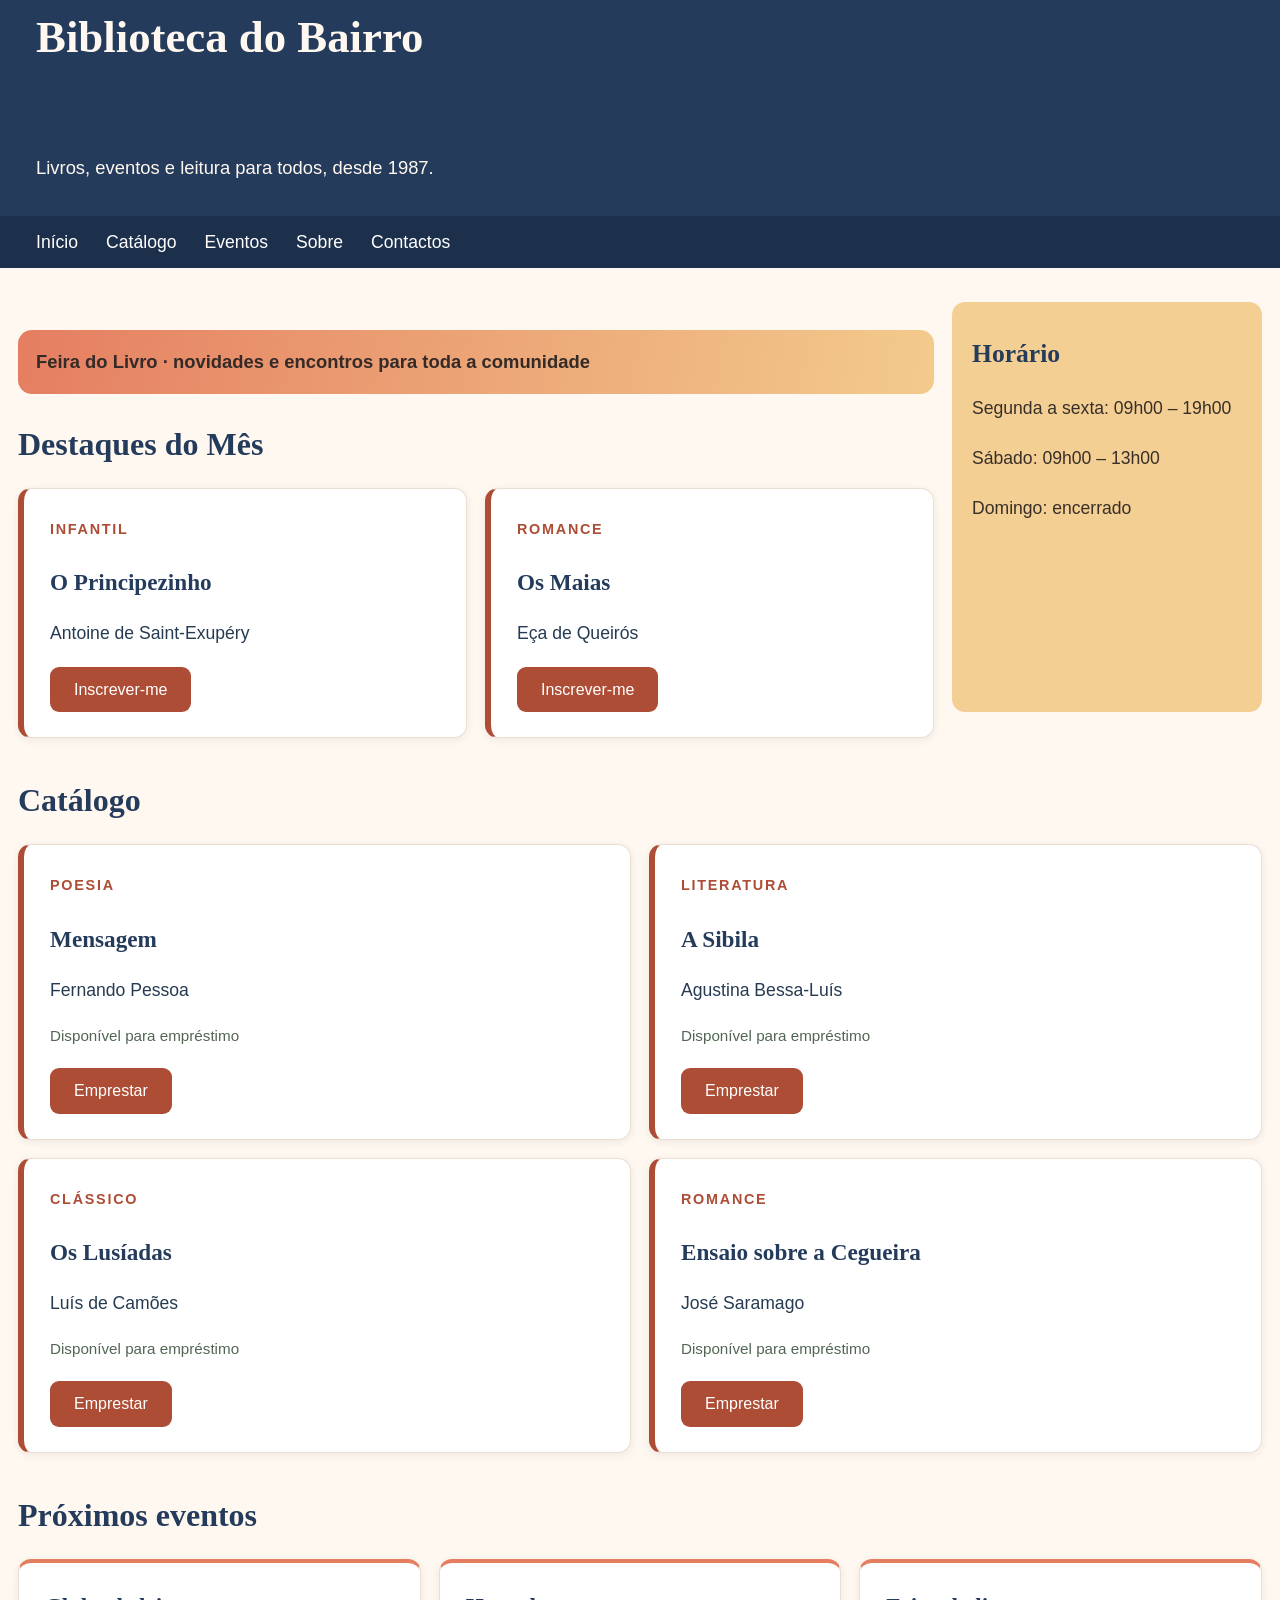
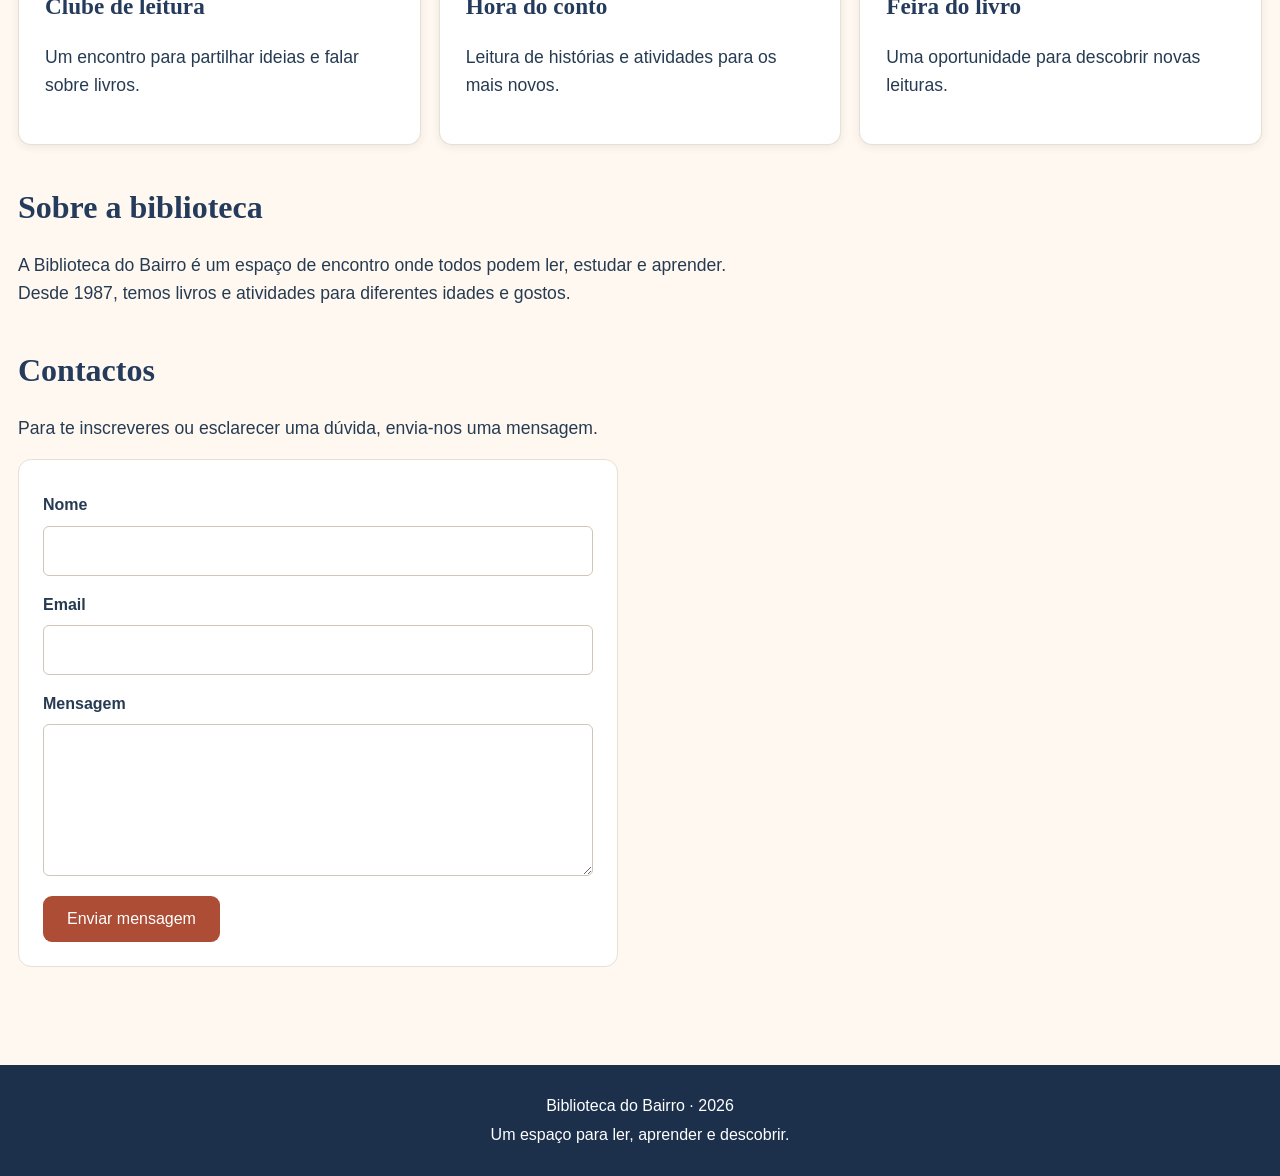
==== commit dc771634: "sjsj" ====
--- a/index.html
+++ b/index.html
@@ -60,21 +60,29 @@
                     <p class="categoria">Poesia</p>
                     <h3>Mensagem</h3>
                     <p>Fernando Pessoa</p>
+                    <p class="estado-livro" aria-live="polite">Disponível para empréstimo</p>
+                    <button class="botao" type="button" data-emprestar>Emprestar</button>
                 </article>
                 <article class="cartao-livro">
                     <p class="categoria">Literatura</p>
                     <h3>A Sibila</h3>
                     <p>Agustina Bessa-Luís</p>
+                    <p class="estado-livro" aria-live="polite">Disponível para empréstimo</p>
+                    <button class="botao" type="button" data-emprestar>Emprestar</button>
                 </article>
                 <article class="cartao-livro">
                     <p class="categoria">Clássico</p>
                     <h3>Os Lusíadas</h3>
                     <p>Luís de Camões</p>
+                    <p class="estado-livro" aria-live="polite">Disponível para empréstimo</p>
+                    <button class="botao" type="button" data-emprestar>Emprestar</button>
                 </article>
                 <article class="cartao-livro">
                     <p class="categoria">Romance</p>
                     <h3>Ensaio sobre a Cegueira</h3>
                     <p>José Saramago</p>
+                    <p class="estado-livro" aria-live="polite">Disponível para empréstimo</p>
+                    <button class="botao" type="button" data-emprestar>Emprestar</button>
                 </article>
             </div>
         </section>
@@ -128,5 +136,15 @@
         <p>Biblioteca do Bairro · 2026</p>
         <p>Um espaço para ler, aprender e descobrir.</p>
     </footer>
+    <script>
+        document.querySelectorAll("[data-emprestar]").forEach((botao) => {
+            botao.addEventListener("click", () => {
+                const estado = botao.previousElementSibling;
+                estado.textContent = "Pedido selecionado. Contacta a biblioteca para confirmar.";
+                botao.textContent = "Pedido selecionado";
+                botao.disabled = true;
+            });
+        });
+    </script>
 </body>
 </html>
--- a/css/styles.css
+++ b/css/styles.css
@@ -148,6 +148,11 @@
 .cartao-evento p {
     margin: 0 0 20px;
     font-size: 1.1rem;
+}
+
+.estado-livro {
+    color: #526653;
+    font-size: .95rem !important;
 }
 
 .botao {
@@ -167,6 +172,11 @@
     background: #873a28;
 }
 
+.botao:disabled {
+    background: #667466;
+    cursor: not-allowed;
+}
+
 .horario {
     min-height: 410px;
     margin-top: 0;
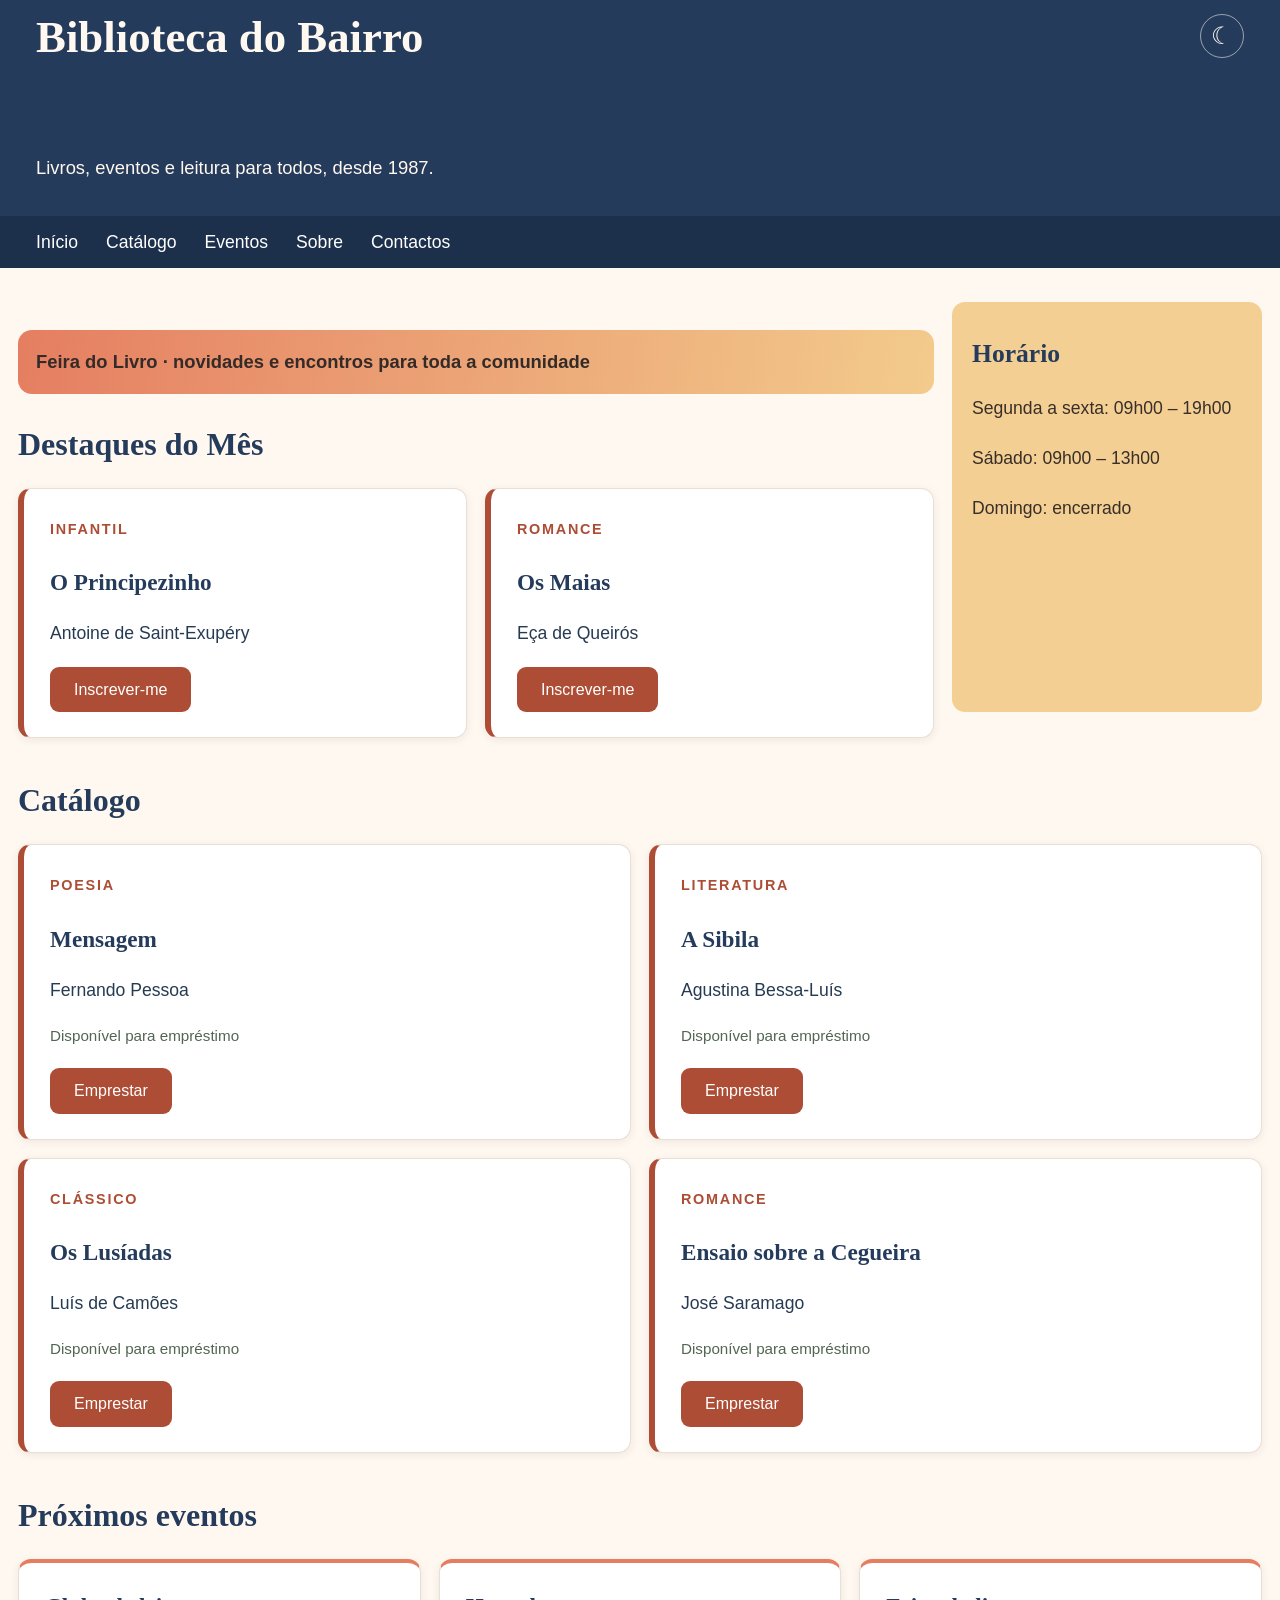
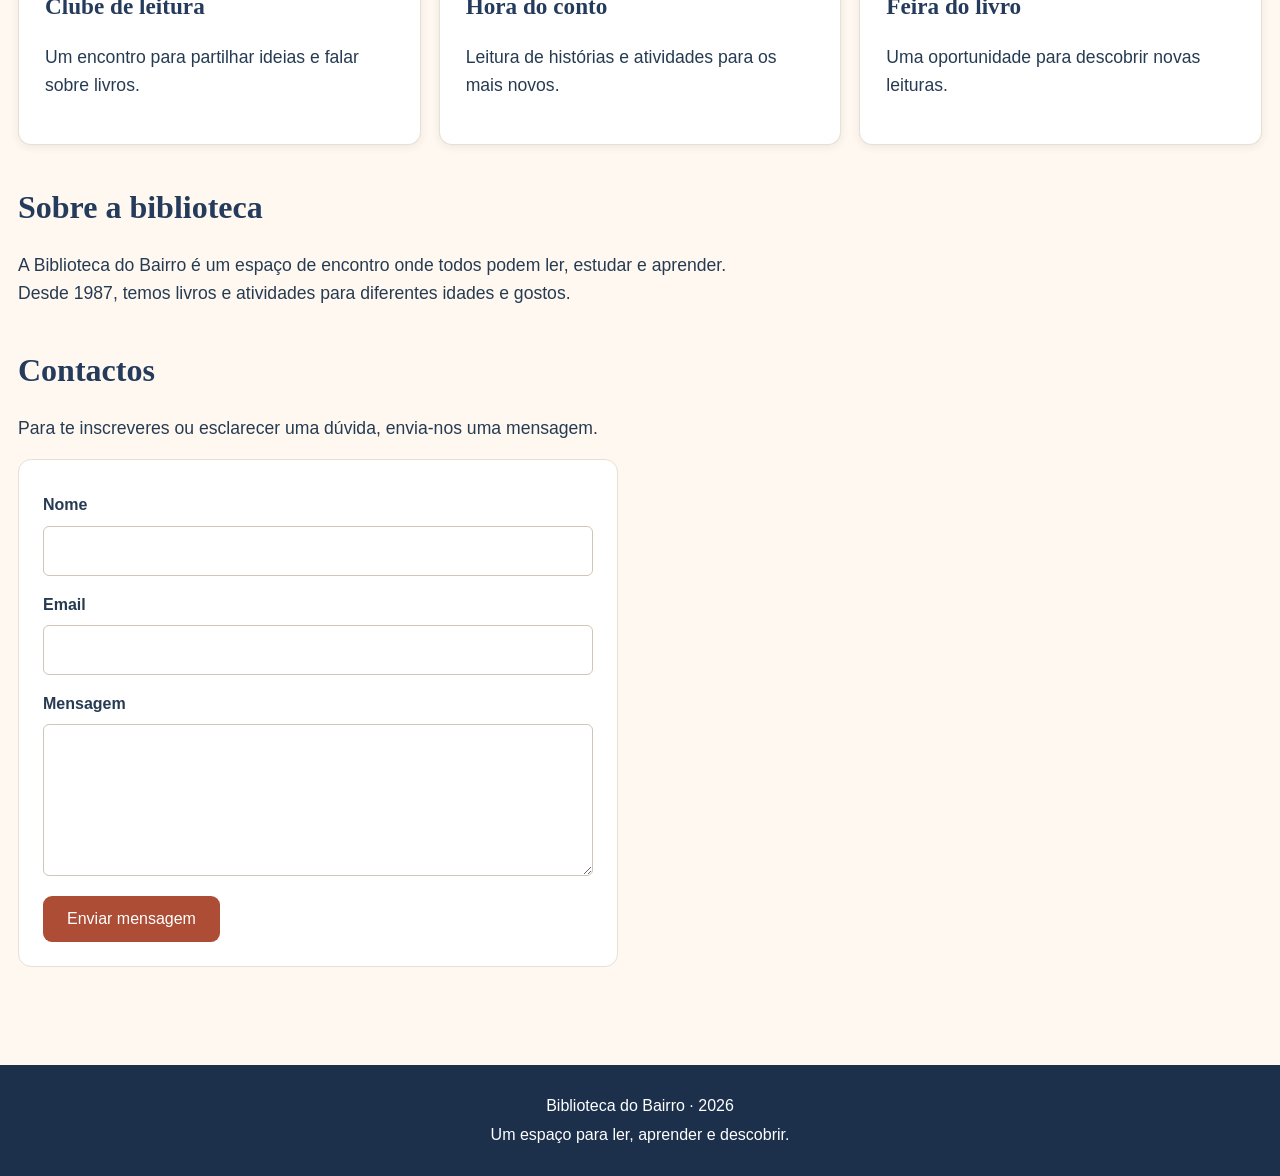
==== commit 597d1255: "dsdsd" ====
--- a/index.html
+++ b/index.html
@@ -9,7 +9,14 @@
 </head>
 <body>
     <header id="inicio">
-        <h1>Biblioteca do Bairro</h1>
+        <div class="cabecalho-topo">
+            <h1>Biblioteca do Bairro</h1>
+            <button id="alternar-tema" class="botao-tema" type="button"
+                    aria-label="Ativar modo escuro" aria-pressed="false"
+                    title="Ativar modo escuro">
+                <span aria-hidden="true">☾</span>
+            </button>
+        </div>
         <p>Livros, eventos e leitura para todos, desde 1987.</p>
     </header>
 
@@ -137,6 +144,24 @@
         <p>Um espaço para ler, aprender e descobrir.</p>
     </footer>
     <script>
+        const botaoTema = document.querySelector("#alternar-tema");
+        const temaGuardado = localStorage.getItem("biblioteca-tema");
+
+        function definirTema(escuro) {
+            document.body.classList.toggle("modo-escuro", escuro);
+            botaoTema.setAttribute("aria-pressed", String(escuro));
+            botaoTema.setAttribute("aria-label", escuro ? "Ativar modo claro" : "Ativar modo escuro");
+            botaoTema.title = escuro ? "Ativar modo claro" : "Ativar modo escuro";
+            botaoTema.querySelector("span").textContent = escuro ? "☀" : "☾";
+        }
+
+        definirTema(temaGuardado === "escuro");
+        botaoTema.addEventListener("click", () => {
+            const escuro = !document.body.classList.contains("modo-escuro");
+            definirTema(escuro);
+            localStorage.setItem("biblioteca-tema", escuro ? "escuro" : "claro");
+        });
+
         document.querySelectorAll("[data-emprestar]").forEach((botao) => {
             botao.addEventListener("click", () => {
                 const estado = botao.previousElementSibling;
--- a/css/styles.css
+++ b/css/styles.css
@@ -1,18 +1,45 @@
 :root {
+    --fundo: #fff8f0;
+    --texto: #263b52;
+    --titulo: #243b5b;
+    --cartao: #fff;
+    --borda: #e8dfd5;
+    --sombra: rgb(52 43 40 / 8%);
+    --estado: #526653;
+    --fundo-horario: #f4cf93;
+    --texto-horario: #382f29;
+    --fundo-campo: #fff;
+    --borda-campo: #cfc5ba;
     font-family: Arial, sans-serif;
-    color: #263b52;
-    background: #fff8f0;
+    color: var(--texto);
+    background: var(--fundo);
     font-synthesis: none;
     text-rendering: optimizeLegibility;
     scroll-behavior: smooth;
 }
 
+body.modo-escuro {
+    --fundo: #171d27;
+    --texto: #e5e9ef;
+    --titulo: #f0d7b0;
+    --cartao: #242d39;
+    --borda: #3a4655;
+    --sombra: rgb(0 0 0 / 25%);
+    --estado: #a9d2ac;
+    --fundo-horario: #40392e;
+    --texto-horario: #f1e4ce;
+    --fundo-campo: #1d2530;
+    --borda-campo: #536071;
+}
+
 * {
     box-sizing: border-box;
 }
 
 body {
     margin: 0;
+    background: var(--fundo);
+    color: var(--texto);
     line-height: 1.6;
 }
 
@@ -26,6 +53,13 @@
     color: #fff8f0;
 }
 
+.cabecalho-topo {
+    display: flex;
+    align-items: flex-start;
+    justify-content: space-between;
+    gap: 16px;
+}
+
 header h1,
 h2,
 .cartao-livro h3,
@@ -37,6 +71,31 @@
     margin: 0;
     font-size: clamp(2rem, 4vw, 2.8rem);
     line-height: 1.3;
+}
+
+.botao-tema {
+    flex: 0 0 auto;
+    width: 44px;
+    height: 44px;
+    margin-top: 6px;
+    border: 1px solid rgb(255 248 240 / 55%);
+    border-radius: 50%;
+    background: transparent;
+    color: #fff8f0;
+    font: inherit;
+    font-size: 1.5rem;
+    line-height: 1;
+    cursor: pointer;
+}
+
+.botao-tema:hover,
+.botao-tema:focus-visible {
+    background: rgb(255 248 240 / 15%);
+}
+
+.botao-tema:focus-visible {
+    outline: 3px solid #f5c987;
+    outline-offset: 3px;
 }
 
 header p {
@@ -78,7 +137,7 @@
 
 h2 {
     margin: 0 0 24px;
-    color: #243b5b;
+    color: var(--titulo);
     font-size: 2rem;
     line-height: 1.25;
 }
@@ -118,10 +177,10 @@
 .cartao-livro,
 .cartao-evento {
     padding: 25px 26px;
-    border: 1px solid #e8dfd5;
+    border: 1px solid var(--borda);
     border-radius: 13px;
-    background: #fff;
-    box-shadow: 0 2px 9px rgb(52 43 40 / 8%);
+    background: var(--cartao);
+    box-shadow: 0 2px 9px var(--sombra);
 }
 
 .cartao-livro {
@@ -140,7 +199,7 @@
 .cartao-livro h3,
 .cartao-evento h3 {
     margin: 0 0 18px;
-    color: #243b5b;
+    color: var(--titulo);
     font-size: 1.45rem;
 }
 
@@ -151,7 +210,7 @@
 }
 
 .estado-livro {
-    color: #526653;
+    color: var(--estado);
     font-size: .95rem !important;
 }
 
@@ -182,8 +241,8 @@
     margin-top: 0;
     padding: 36px 20px;
     border-radius: 13px;
-    background: #f4cf93;
-    color: #382f29;
+    background: var(--fundo-horario);
+    color: var(--texto-horario);
 }
 
 .horario h2 {
@@ -217,9 +276,9 @@
     gap: 8px;
     max-width: 600px;
     padding: 24px;
-    border: 1px solid #e8dfd5;
+    border: 1px solid var(--borda);
     border-radius: 13px;
-    background: #fff;
+    background: var(--cartao);
 }
 
 label {
@@ -231,10 +290,10 @@
 textarea {
     width: 100%;
     padding: 11px 12px;
-    border: 1px solid #cfc5ba;
+    border: 1px solid var(--borda-campo);
     border-radius: 6px;
-    background: #fff;
-    color: inherit;
+    background: var(--fundo-campo);
+    color: var(--texto);
     font: inherit;
 }
 
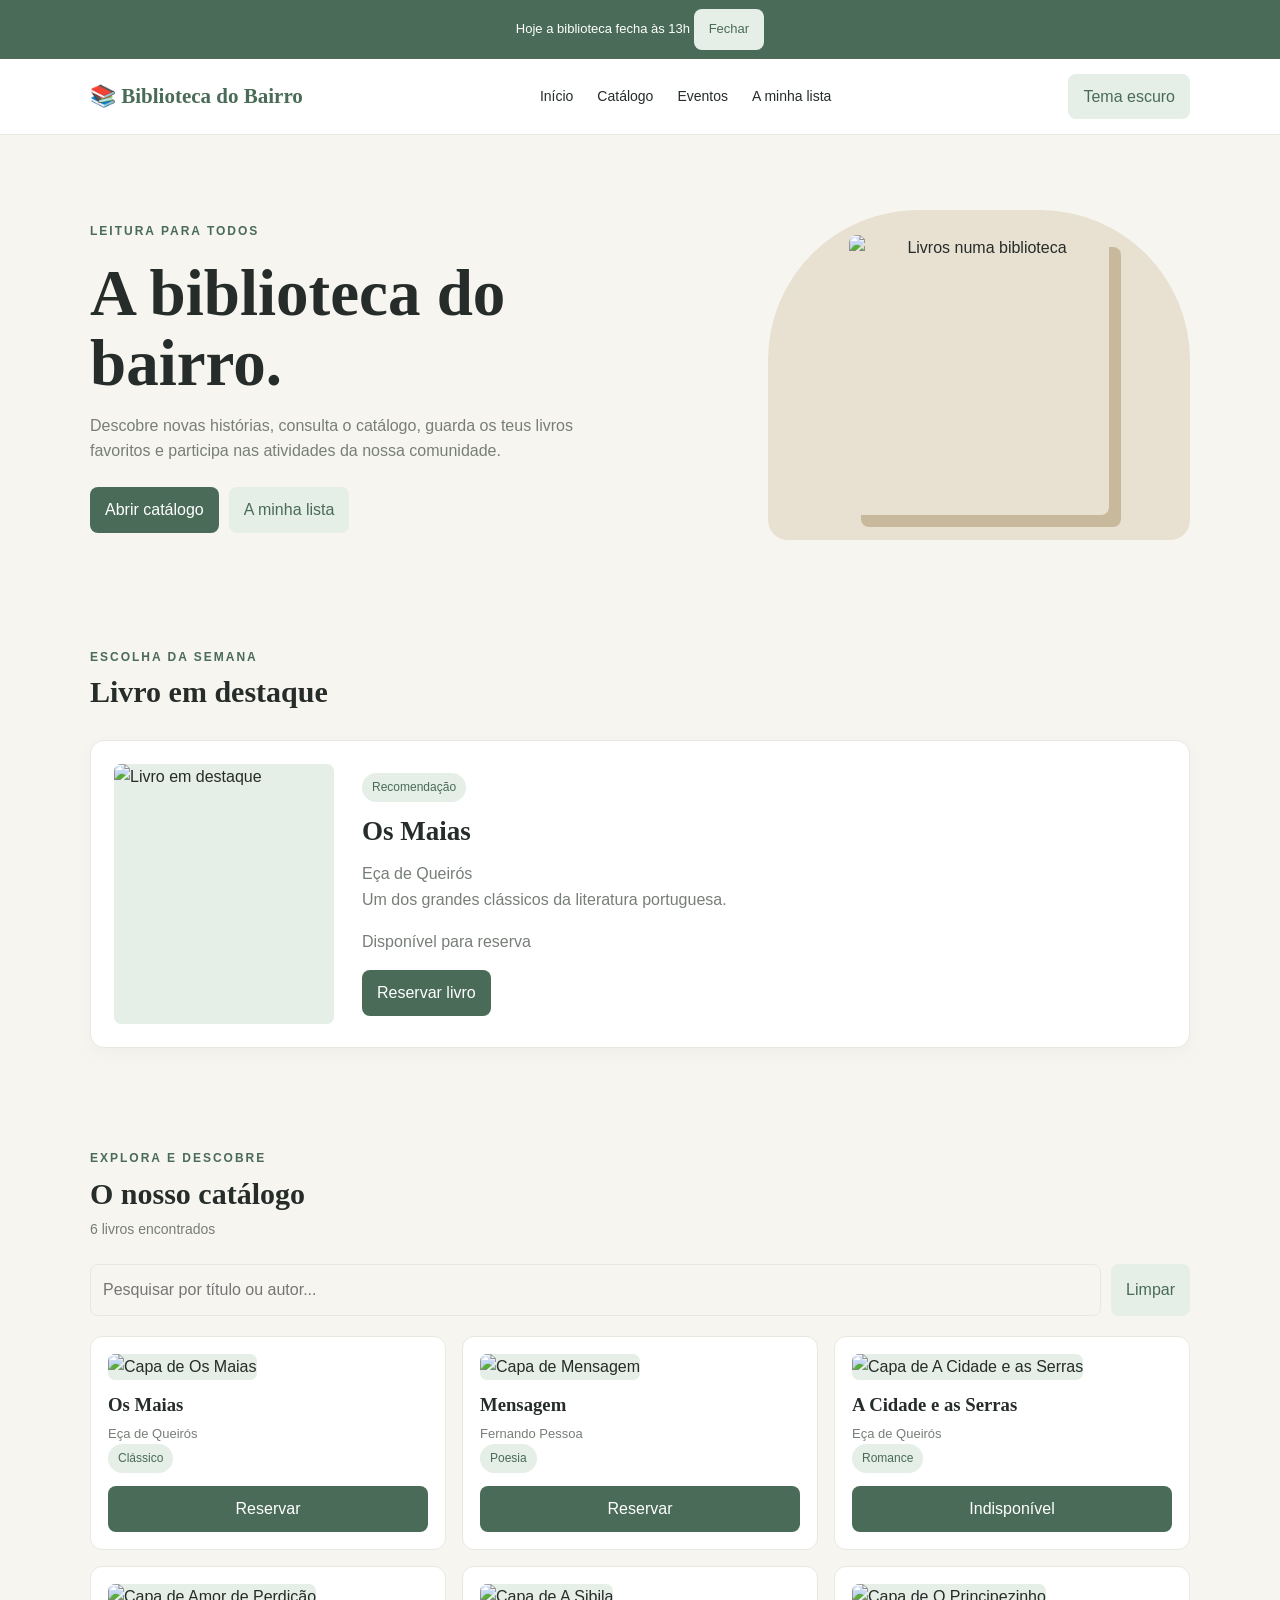
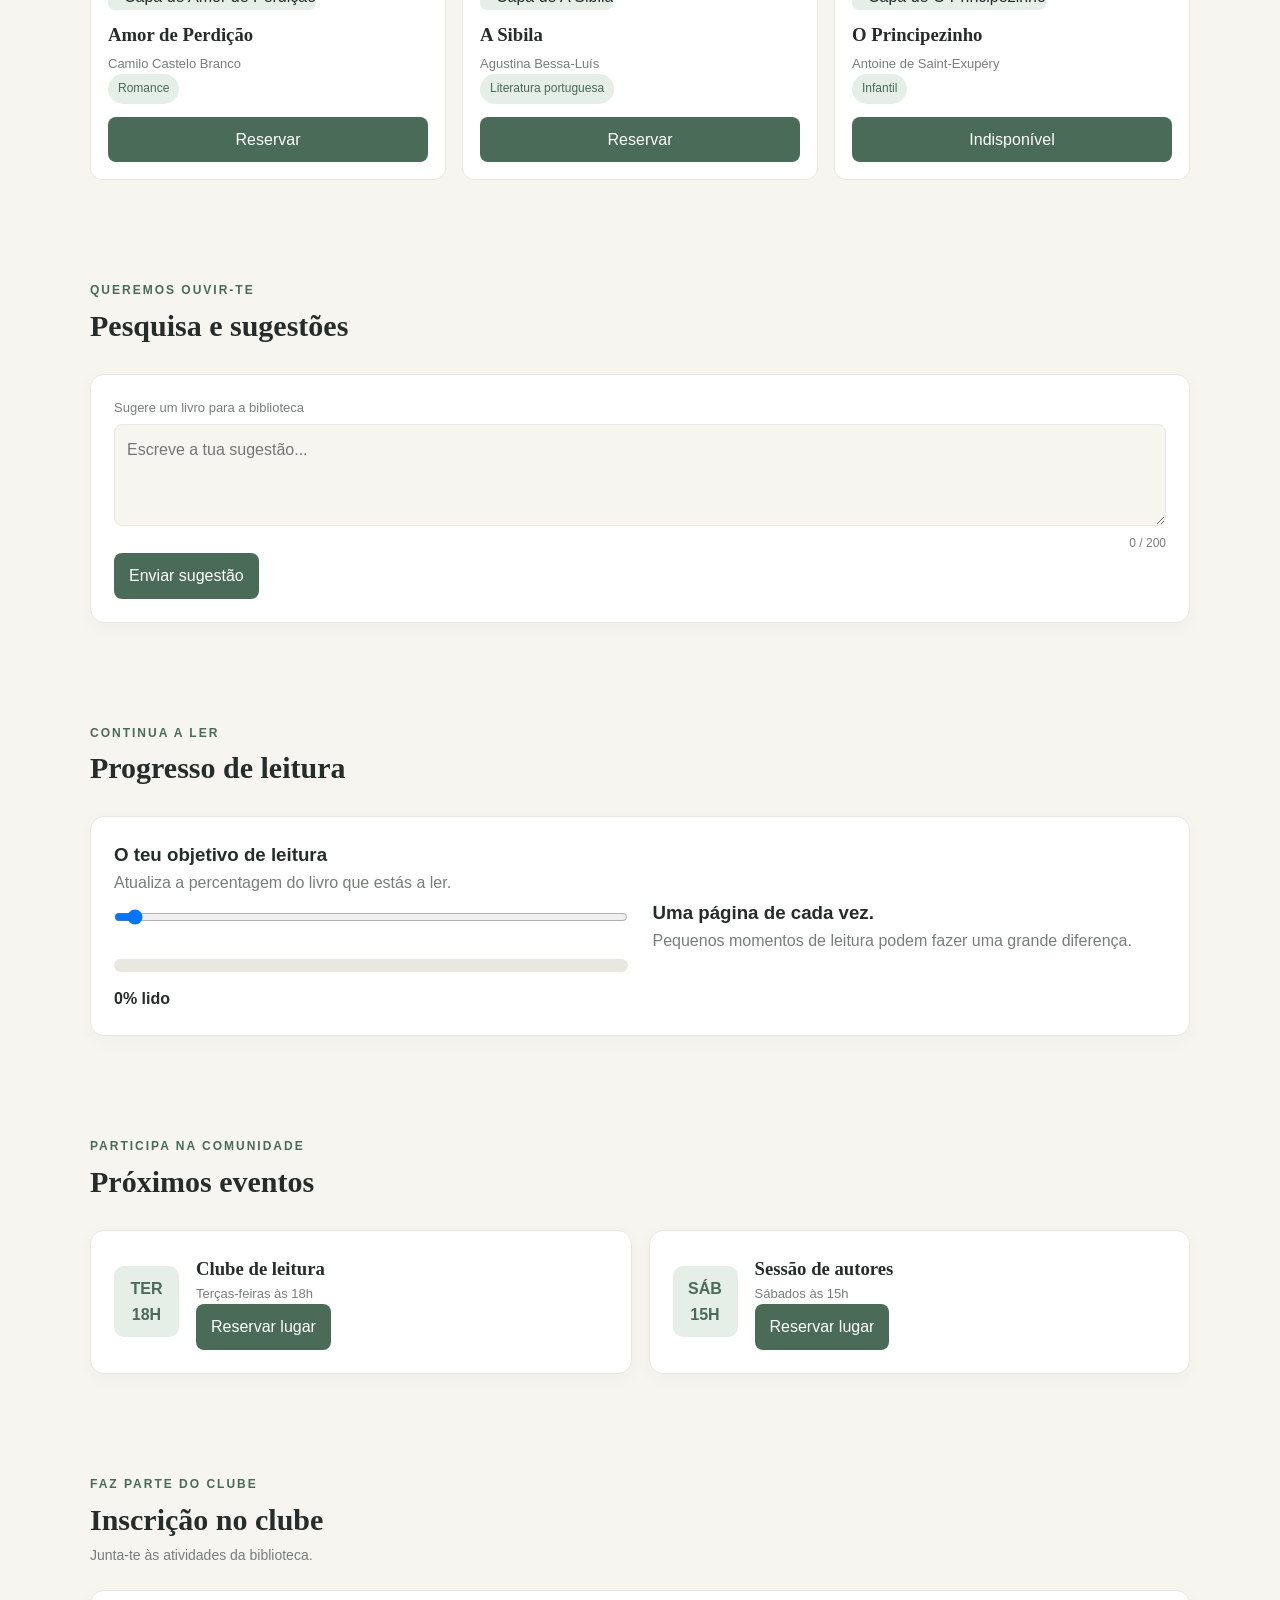
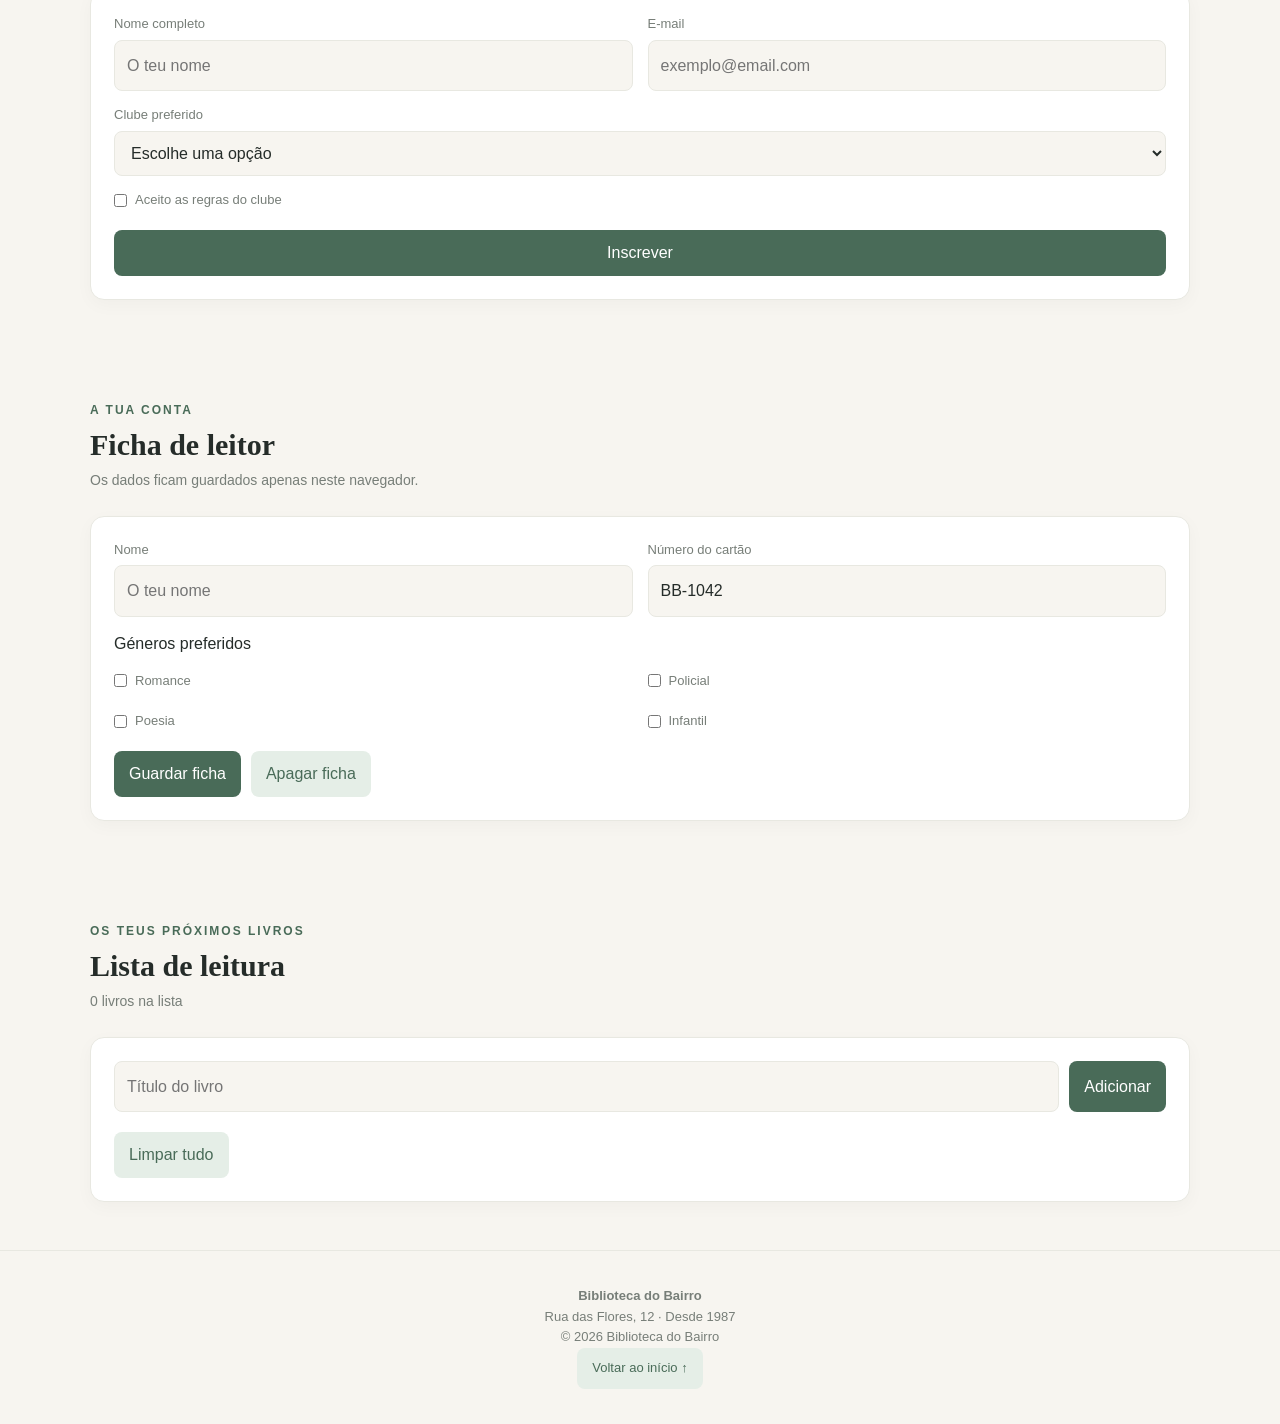
==== commit 75f03f91: "novo 23/11" ====
--- a/index.html
+++ b/index.html
@@ -1,175 +1,1451 @@
+
 <!DOCTYPE html>
 <html lang="pt">
 <head>
-    <meta charset="UTF-8">
-    <meta name="viewport" content="width=device-width, initial-scale=1.0">
-    <meta name="description" content="Descobre livros, eventos e atividades na Biblioteca do Bairro.">
-    <title>Biblioteca do Bairro</title>
-    <link rel="stylesheet" href="css/styles.css">
+<meta charset="UTF-8">
+<meta name="viewport" content="width=device-width, initial-scale=1.0">
+<title>Biblioteca do Bairro</title>
+
+<style>
+:root {
+  --bg: #f7f5f0;
+  --card: #ffffff;
+  --text: #252c29;
+  --muted: #777e78;
+  --primary: #496b58;
+  --primary-light: #e5eee7;
+  --border: #e8e8e1;
+  --accent: #d99b68;
+}
+
+* {
+  box-sizing: border-box;
+  margin: 0;
+  padding: 0;
+}
+
+html {
+  scroll-behavior: smooth;
+}
+
+body {
+  font-family: Arial, sans-serif;
+  background: var(--bg);
+  color: var(--text);
+  line-height: 1.6;
+  transition: .25s;
+}
+
+body.dark {
+  --bg: #171d19;
+  --card: #242d27;
+  --text: #f2f3ed;
+  --muted: #b0b8b0;
+  --primary: #9ac4a3;
+  --primary-light: #34483a;
+  --border: #3a463e;
+}
+
+button, input, select, textarea {
+  font: inherit;
+}
+
+button {
+  cursor: pointer;
+}
+
+a {
+  color: inherit;
+  text-decoration: none;
+}
+
+.container {
+  width: min(1100px, 92%);
+  margin: auto;
+}
+
+.announcement {
+  background: var(--primary);
+  color: white;
+  text-align: center;
+  padding: 9px;
+  font-size: 13px;
+}
+
+header {
+  background: var(--card);
+  border-bottom: 1px solid var(--border);
+  position: sticky;
+  top: 0;
+  z-index: 10;
+}
+
+.navbar {
+  min-height: 75px;
+  display: flex;
+  justify-content: space-between;
+  align-items: center;
+  gap: 20px;
+}
+
+.logo {
+  font-family: Georgia, serif;
+  font-size: 21px;
+  font-weight: bold;
+  color: var(--primary);
+}
+
+nav {
+  display: flex;
+  align-items: center;
+  gap: 24px;
+}
+
+nav a {
+  font-size: 14px;
+}
+
+nav a:hover {
+  color: var(--primary);
+}
+
+.nav-actions {
+  display: flex;
+  gap: 8px;
+}
+
+button {
+  border: 0;
+  border-radius: 8px;
+  padding: 10px 15px;
+  background: var(--primary);
+  color: white;
+  transition: .2s;
+}
+
+button:hover {
+  opacity: .85;
+  transform: translateY(-1px);
+}
+
+button.secondary {
+  background: var(--primary-light);
+  color: var(--primary);
+}
+
+button.outline {
+  background: transparent;
+  border: 1px solid var(--border);
+  color: var(--text);
+}
+
+.menu-toggle {
+  display: none;
+}
+
+.hero {
+  padding: 75px 0 55px;
+  display: grid;
+  grid-template-columns: 1.2fr .8fr;
+  gap: 45px;
+  align-items: center;
+}
+
+.eyebrow {
+  color: var(--primary);
+  text-transform: uppercase;
+  letter-spacing: 2px;
+  font-size: 12px;
+  font-weight: bold;
+}
+
+.hero h1 {
+  font-family: Georgia, serif;
+  font-size: clamp(40px, 6vw, 65px);
+  line-height: 1.08;
+  margin: 15px 0;
+  max-width: 600px;
+}
+
+.hero p {
+  color: var(--muted);
+  max-width: 500px;
+  margin-bottom: 23px;
+}
+
+.hero-image {
+  background: #e8e1d2;
+  border-radius: 150px 150px 20px 20px;
+  padding: 25px;
+  text-align: center;
+  min-height: 330px;
+  display: flex;
+  justify-content: center;
+  align-items: center;
+}
+
+.hero-image img {
+  width: 100%;
+  max-width: 260px;
+  height: 280px;
+  object-fit: cover;
+  border-radius: 8px;
+  box-shadow: 12px 12px 0 #c9b99c;
+}
+
+.actions {
+  display: flex;
+  gap: 10px;
+  flex-wrap: wrap;
+}
+
+section {
+  padding: 48px 0;
+  scroll-margin-top: 90px;
+}
+
+.section-heading {
+  display: flex;
+  justify-content: space-between;
+  align-items: end;
+  gap: 20px;
+  margin-bottom: 24px;
+}
+
+.section-heading h2 {
+  font-family: Georgia, serif;
+  font-size: 30px;
+}
+
+.section-heading p {
+  color: var(--muted);
+  font-size: 14px;
+}
+
+.card {
+  background: var(--card);
+  border: 1px solid var(--border);
+  border-radius: 14px;
+  padding: 23px;
+  box-shadow: 0 5px 18px #00000008;
+}
+
+.featured {
+  display: grid;
+  grid-template-columns: 220px 1fr;
+  gap: 28px;
+  align-items: center;
+}
+
+.book-cover {
+  width: 100%;
+  height: 260px;
+  object-fit: cover;
+  border-radius: 7px;
+  background: var(--primary-light);
+}
+
+.featured h3 {
+  font-family: Georgia, serif;
+  font-size: 27px;
+  margin: 8px 0;
+}
+
+.featured p {
+  color: var(--muted);
+  margin-bottom: 16px;
+}
+
+.tag {
+  display: inline-block;
+  background: var(--primary-light);
+  color: var(--primary);
+  padding: 5px 10px;
+  border-radius: 20px;
+  font-size: 12px;
+}
+
+.search-box {
+  display: flex;
+  gap: 10px;
+  margin-bottom: 20px;
+}
+
+input, select, textarea {
+  width: 100%;
+  padding: 12px;
+  border: 1px solid var(--border);
+  background: var(--bg);
+  color: var(--text);
+  border-radius: 8px;
+  outline: none;
+}
+
+input:focus, select:focus, textarea:focus {
+  border-color: var(--primary);
+}
+
+.book-grid {
+  display: grid;
+  grid-template-columns: repeat(3, 1fr);
+  gap: 16px;
+}
+
+.book-card {
+  background: var(--card);
+  border: 1px solid var(--border);
+  border-radius: 12px;
+  padding: 17px;
+}
+
+.book-card h3 {
+  font-family: Georgia, serif;
+  margin: 10px 0 4px;
+}
+
+.book-card p {
+  font-size: 13px;
+  color: var(--muted);
+}
+
+.book-card button {
+  margin-top: 13px;
+  width: 100%;
+}
+
+.book-card .book-cover {
+  height: 150px;
+}
+
+.empty {
+  color: var(--muted);
+  padding: 20px;
+  text-align: center;
+}
+
+.progress-area {
+  display: grid;
+  grid-template-columns: 1fr 1fr;
+  gap: 25px;
+  align-items: center;
+}
+
+.progress-track {
+  height: 13px;
+  background: var(--border);
+  border-radius: 20px;
+  overflow: hidden;
+  margin: 14px 0;
+}
+
+.progress-bar {
+  height: 100%;
+  width: 0%;
+  background: var(--primary);
+  border-radius: 20px;
+  transition: width .3s;
+}
+
+.events {
+  display: grid;
+  grid-template-columns: 1fr 1fr;
+  gap: 17px;
+}
+
+.event {
+  display: flex;
+  gap: 17px;
+  align-items: center;
+}
+
+.event-date {
+  min-width: 65px;
+  background: var(--primary-light);
+  color: var(--primary);
+  border-radius: 10px;
+  text-align: center;
+  padding: 10px 5px;
+  font-weight: bold;
+}
+
+.event h3 {
+  font-family: Georgia, serif;
+}
+
+.event p {
+  color: var(--muted);
+  font-size: 13px;
+}
+
+form {
+  display: grid;
+  gap: 14px;
+}
+
+label {
+  display: block;
+  font-size: 13px;
+  margin-bottom: 5px;
+  color: var(--muted);
+}
+
+.form-grid {
+  display: grid;
+  grid-template-columns: 1fr 1fr;
+  gap: 15px;
+}
+
+.checkbox-line {
+  display: flex;
+  align-items: center;
+  gap: 8px;
+}
+
+.checkbox-line input {
+  width: auto;
+}
+
+.list-item {
+  display: flex;
+  justify-content: space-between;
+  align-items: center;
+  gap: 12px;
+  padding: 13px 0;
+  border-bottom: 1px solid var(--border);
+}
+
+.list-item.lido span {
+  text-decoration: line-through;
+  opacity: .6;
+}
+
+.list-buttons {
+  display: flex;
+  gap: 5px;
+}
+
+.list-buttons button {
+  padding: 6px 9px;
+  font-size: 12px;
+}
+
+footer {
+  padding: 35px 0;
+  text-align: center;
+  color: var(--muted);
+  border-top: 1px solid var(--border);
+  font-size: 13px;
+}
+
+.toast {
+  position: fixed;
+  bottom: 20px;
+  right: 20px;
+  background: var(--primary);
+  color: white;
+  padding: 13px 18px;
+  border-radius: 9px;
+  display: none;
+  z-index: 20;
+}
+
+@media(max-width: 750px) {
+  .navbar {
+    flex-wrap: wrap;
+    padding: 15px 0;
+  }
+
+  nav {
+    display: none;
+    width: 100%;
+    flex-direction: column;
+    align-items: start;
+    padding: 12px 0;
+  }
+
+  nav.open {
+    display: flex;
+  }
+
+  .menu-toggle {
+    display: inline-block;
+  }
+
+  .hero {
+    grid-template-columns: 1fr;
+    padding-top: 45px;
+  }
+
+  .hero-image {
+    min-height: 250px;
+  }
+
+  .book-grid {
+    grid-template-columns: 1fr 1fr;
+  }
+
+  .featured {
+    grid-template-columns: 1fr;
+  }
+
+  .featured .book-cover {
+    max-width: 190px;
+  }
+
+  .progress-area, .events, .form-grid {
+    grid-template-columns: 1fr;
+  }
+}
+
+@media(max-width: 450px) {
+  .book-grid {
+    grid-template-columns: 1fr;
+  }
+
+  .search-box {
+    flex-direction: column;
+  }
+
+  .section-heading {
+    align-items: start;
+    flex-direction: column;
+  }
+
+  .nav-actions {
+    flex-wrap: wrap;
+  }
+}
+</style>
 </head>
+
 <body>
-    <header id="inicio">
-        <div class="cabecalho-topo">
-            <h1>Biblioteca do Bairro</h1>
-            <button id="alternar-tema" class="botao-tema" type="button"
-                    aria-label="Ativar modo escuro" aria-pressed="false"
-                    title="Ativar modo escuro">
-                <span aria-hidden="true">☾</span>
-            </button>
+
+<div class="announcement" id="aviso">
+  Hoje a biblioteca fecha às 13h
+  <button class="secondary" id="fechar-aviso">Fechar</button>
+</div>
+
+<header>
+  <div class="container navbar">
+
+    <a class="logo" href="#inicio">📚 Biblioteca do Bairro</a>
+
+    <nav id="menu">
+      <a href="#inicio">Início</a>
+      <a href="#catalogo">Catálogo</a>
+      <a href="#eventos">Eventos</a>
+      <a href="#lista">A minha lista</a>
+    </nav>
+
+    <div class="nav-actions">
+      <button class="secondary" id="tema">Tema escuro</button>
+      <button class="outline menu-toggle" id="menu-toggle">Menu</button>
+    </div>
+
+  </div>
+</header>
+
+<main class="container">
+
+  <!-- INÍCIO -->
+
+  <section class="hero" id="inicio">
+
+    <div>
+      <span class="eyebrow">Leitura para todos</span>
+
+      <h1>A biblioteca do bairro.</h1>
+
+      <p>
+        Descobre novas histórias, consulta o catálogo,
+        guarda os teus livros favoritos e participa
+        nas atividades da nossa comunidade.
+      </p>
+
+      <div class="actions">
+        <a href="#catalogo"><button>Abrir catálogo</button></a>
+        <a href="#lista"><button class="secondary">A minha lista</button></a>
+      </div>
+    </div>
+
+    <div class="hero-image">
+      <img
+        src="https://images.unsplash.com/photo-1512820790803-83ca734da794?w=600"
+        alt="Livros numa biblioteca"
+      >
+    </div>
+
+  </section>
+
+
+  <!-- LIVRO EM DESTAQUE -->
+
+  <section>
+    <div class="section-heading">
+      <div>
+        <span class="eyebrow">Escolha da semana</span>
+        <h2>Livro em destaque</h2>
+      </div>
+    </div>
+
+    <div class="card featured" id="destaque" data-estado="disponivel">
+
+      <img
+        class="book-cover"
+        src="https://images.unsplash.com/photo-1544947950-fa07a98d237f?w=500"
+        alt="Livro em destaque"
+      >
+
+      <div>
+        <span class="tag">Recomendação</span>
+        <h3>Os Maias</h3>
+        <p>
+          Eça de Queirós<br>
+          Um dos grandes clássicos da literatura portuguesa.
+        </p>
+
+        <p id="estado-destaque">Disponível para reserva</p>
+
+        <button id="reservar-destaque">Reservar livro</button>
+      </div>
+
+    </div>
+  </section>
+
+
+  <!-- CATÁLOGO -->
+
+  <section id="catalogo">
+
+    <div class="section-heading">
+      <div>
+        <span class="eyebrow">Explora e descobre</span>
+        <h2>O nosso catálogo</h2>
+        <p id="total-livros">0 livros disponíveis</p>
+      </div>
+    </div>
+
+    <div class="search-box">
+      <input
+        type="search"
+        id="pesquisa"
+        placeholder="Pesquisar por título ou autor..."
+      >
+      <button id="limpar-pesquisa" class="secondary">Limpar</button>
+    </div>
+
+    <div class="book-grid" id="livros"></div>
+
+    <p id="sem-resultados" class="empty" hidden>
+      Não foram encontrados livros.
+    </p>
+
+  </section>
+
+
+  <!-- SUGESTÕES -->
+
+  <section>
+    <div class="section-heading">
+      <div>
+        <span class="eyebrow">Queremos ouvir-te</span>
+        <h2>Pesquisa e sugestões</h2>
+      </div>
+    </div>
+
+    <div class="card">
+      <label for="sugestao">Sugere um livro para a biblioteca</label>
+      <textarea
+        id="sugestao"
+        maxlength="200"
+        rows="3"
+        placeholder="Escreve a tua sugestão..."
+      ></textarea>
+      <p style="text-align:right;color:var(--muted);font-size:12px">
+        <span id="contador">0</span> / 200
+      </p>
+      <button id="enviar-sugestao">Enviar sugestão</button>
+    </div>
+  </section>
+
+
+  <!-- PROGRESSO -->
+
+  <section>
+    <div class="section-heading">
+      <div>
+        <span class="eyebrow">Continua a ler</span>
+        <h2>Progresso de leitura</h2>
+      </div>
+    </div>
+
+    <div class="card progress-area">
+
+      <div>
+        <h3>O teu objetivo de leitura</h3>
+        <p style="color:var(--muted)">
+          Atualiza a percentagem do livro que estás a ler.
+        </p>
+
+        <input
+          type="range"
+          id="progresso"
+          min="0"
+          max="100"
+          value="0"
+        >
+
+        <div class="progress-track">
+          <div class="progress-bar" id="barra"></div>
         </div>
-        <p>Livros, eventos e leitura para todos, desde 1987.</p>
-    </header>
-
-    <nav aria-label="Navegação principal">
-        <a href="#inicio">Início</a>
-        <a href="#catalogo">Catálogo</a>
-        <a href="#eventos">Eventos</a>
-        <a href="#sobre">Sobre</a>
-        <a href="#contactos">Contactos</a>
-    </nav>
-
-    <main>
-        <div class="destaques-layout">
-            <div class="conteudo-destaques">
-                <p class="aviso">Feira do Livro · novidades e encontros para toda a comunidade</p>
-
-                <section aria-labelledby="titulo-destaques">
-                    <h2 id="titulo-destaques">Destaques do Mês</h2>
-                    <div class="grelha-livros">
-                        <article class="cartao-livro">
-                            <p class="categoria">Infantil</p>
-                            <h3>O Principezinho</h3>
-                            <p>Antoine de Saint-Exupéry</p>
-                            <a class="botao" href="#contactos">Inscrever-me</a>
-                        </article>
-                        <article class="cartao-livro">
-                            <p class="categoria">Romance</p>
-                            <h3>Os Maias</h3>
-                            <p>Eça de Queirós</p>
-                            <a class="botao" href="#contactos">Inscrever-me</a>
-                        </article>
-                    </div>
-                </section>
-            </div>
-
-            <aside class="horario" aria-labelledby="titulo-horario">
-                <h2 id="titulo-horario">Horário</h2>
-                <p>Segunda a sexta: 09h00 – 19h00</p>
-                <p>Sábado: 09h00 – 13h00</p>
-                <p>Domingo: encerrado</p>
-            </aside>
+
+        <strong id="valor-progresso">0% lido</strong>
+      </div>
+
+      <div>
+        <h3>Uma página de cada vez.</h3>
+        <p style="color:var(--muted)">
+          Pequenos momentos de leitura podem fazer
+          uma grande diferença.
+        </p>
+      </div>
+
+    </div>
+  </section>
+
+
+  <!-- EVENTOS -->
+
+  <section id="eventos">
+
+    <div class="section-heading">
+      <div>
+        <span class="eyebrow">Participa na comunidade</span>
+        <h2>Próximos eventos</h2>
+      </div>
+    </div>
+
+    <div class="events">
+
+      <article class="card event">
+        <div class="event-date">
+          TER<br>18H
         </div>
-
-        <section id="catalogo">
-            <h2>Catálogo</h2>
-            <div class="grelha-livros">
-                <article class="cartao-livro">
-                    <p class="categoria">Poesia</p>
-                    <h3>Mensagem</h3>
-                    <p>Fernando Pessoa</p>
-                    <p class="estado-livro" aria-live="polite">Disponível para empréstimo</p>
-                    <button class="botao" type="button" data-emprestar>Emprestar</button>
-                </article>
-                <article class="cartao-livro">
-                    <p class="categoria">Literatura</p>
-                    <h3>A Sibila</h3>
-                    <p>Agustina Bessa-Luís</p>
-                    <p class="estado-livro" aria-live="polite">Disponível para empréstimo</p>
-                    <button class="botao" type="button" data-emprestar>Emprestar</button>
-                </article>
-                <article class="cartao-livro">
-                    <p class="categoria">Clássico</p>
-                    <h3>Os Lusíadas</h3>
-                    <p>Luís de Camões</p>
-                    <p class="estado-livro" aria-live="polite">Disponível para empréstimo</p>
-                    <button class="botao" type="button" data-emprestar>Emprestar</button>
-                </article>
-                <article class="cartao-livro">
-                    <p class="categoria">Romance</p>
-                    <h3>Ensaio sobre a Cegueira</h3>
-                    <p>José Saramago</p>
-                    <p class="estado-livro" aria-live="polite">Disponível para empréstimo</p>
-                    <button class="botao" type="button" data-emprestar>Emprestar</button>
-                </article>
-            </div>
-        </section>
-
-        <section id="eventos">
-            <h2>Próximos eventos</h2>
-            <div class="grelha-eventos">
-                <article class="cartao-evento">
-                    <h3>Clube de leitura</h3>
-                    <p>Um encontro para partilhar ideias e falar sobre livros.</p>
-                </article>
-                <article class="cartao-evento">
-                    <h3>Hora do conto</h3>
-                    <p>Leitura de histórias e atividades para os mais novos.</p>
-                </article>
-                <article class="cartao-evento">
-                    <h3>Feira do livro</h3>
-                    <p>Uma oportunidade para descobrir novas leituras.</p>
-                </article>
-            </div>
-        </section>
-
-        <section id="sobre">
-            <h2>Sobre a biblioteca</h2>
-            <p>
-                A Biblioteca do Bairro é um espaço de encontro onde todos podem ler,
-                estudar e aprender. Desde 1987, temos livros e atividades para
-                diferentes idades e gostos.
-            </p>
-        </section>
-
-        <section id="contactos">
-            <h2>Contactos</h2>
-            <p>Para te inscreveres ou esclarecer uma dúvida, envia-nos uma mensagem.</p>
-            <form action="#" method="post">
-                <label for="nome">Nome</label>
-                <input type="text" id="nome" name="nome" autocomplete="name" required>
-
-                <label for="email">Email</label>
-                <input type="email" id="email" name="email" autocomplete="email" required>
-
-                <label for="mensagem">Mensagem</label>
-                <textarea id="mensagem" name="mensagem" rows="5" required></textarea>
-
-                <button class="botao" type="submit">Enviar mensagem</button>
-            </form>
-        </section>
-    </main>
-
-    <footer>
-        <p>Biblioteca do Bairro · 2026</p>
-        <p>Um espaço para ler, aprender e descobrir.</p>
-    </footer>
-    <script>
-        const botaoTema = document.querySelector("#alternar-tema");
-        const temaGuardado = localStorage.getItem("biblioteca-tema");
-
-        function definirTema(escuro) {
-            document.body.classList.toggle("modo-escuro", escuro);
-            botaoTema.setAttribute("aria-pressed", String(escuro));
-            botaoTema.setAttribute("aria-label", escuro ? "Ativar modo claro" : "Ativar modo escuro");
-            botaoTema.title = escuro ? "Ativar modo claro" : "Ativar modo escuro";
-            botaoTema.querySelector("span").textContent = escuro ? "☀" : "☾";
-        }
-
-        definirTema(temaGuardado === "escuro");
-        botaoTema.addEventListener("click", () => {
-            const escuro = !document.body.classList.contains("modo-escuro");
-            definirTema(escuro);
-            localStorage.setItem("biblioteca-tema", escuro ? "escuro" : "claro");
-        });
-
-        document.querySelectorAll("[data-emprestar]").forEach((botao) => {
-            botao.addEventListener("click", () => {
-                const estado = botao.previousElementSibling;
-                estado.textContent = "Pedido selecionado. Contacta a biblioteca para confirmar.";
-                botao.textContent = "Pedido selecionado";
-                botao.disabled = true;
-            });
-        });
-    </script>
+        <div>
+          <h3>Clube de leitura</h3>
+          <p>Terças-feiras às 18h</p>
+          <button class="reservar-evento">Reservar lugar</button>
+        </div>
+      </article>
+
+      <article class="card event">
+        <div class="event-date">
+          SÁB<br>15H
+        </div>
+        <div>
+          <h3>Sessão de autores</h3>
+          <p>Sábados às 15h</p>
+          <button class="reservar-evento">Reservar lugar</button>
+        </div>
+      </article>
+
+    </div>
+
+  </section>
+
+
+  <!-- INSCRIÇÃO -->
+
+  <section>
+
+    <div class="section-heading">
+      <div>
+        <span class="eyebrow">Faz parte do clube</span>
+        <h2>Inscrição no clube</h2>
+        <p>Junta-te às atividades da biblioteca.</p>
+      </div>
+    </div>
+
+    <div class="card">
+
+      <form id="form-inscricao">
+
+        <div class="form-grid">
+
+          <div>
+            <label for="nome">Nome completo</label>
+            <input
+              type="text"
+              id="nome"
+              name="nome"
+              placeholder="O teu nome"
+              required
+            >
+          </div>
+
+          <div>
+            <label for="email">E-mail</label>
+            <input
+              type="email"
+              id="email"
+              name="email"
+              placeholder="exemplo@email.com"
+              required
+            >
+          </div>
+
+        </div>
+
+        <div>
+          <label for="clube">Clube preferido</label>
+          <select id="clube" name="clube" required>
+            <option value="">Escolhe uma opção</option>
+            <option>Clube de romance</option>
+            <option>Clube policial</option>
+            <option>Clube de poesia</option>
+            <option>Clube infantil</option>
+          </select>
+        </div>
+
+        <label class="checkbox-line">
+          <input type="checkbox" id="regras" required>
+          Aceito as regras do clube
+        </label>
+
+        <button type="submit">Inscrever</button>
+
+      </form>
+
+    </div>
+
+  </section>
+
+
+  <!-- FICHA DE LEITOR -->
+
+  <section>
+
+    <div class="section-heading">
+      <div>
+        <span class="eyebrow">A tua conta</span>
+        <h2>Ficha de leitor</h2>
+        <p>Os dados ficam guardados apenas neste navegador.</p>
+      </div>
+    </div>
+
+    <div class="card">
+
+      <form id="form-leitor">
+
+        <div class="form-grid">
+
+          <div>
+            <label for="nome-leitor">Nome</label>
+            <input id="nome-leitor" placeholder="O teu nome">
+          </div>
+
+          <div>
+            <label for="cartao">Número do cartão</label>
+            <input id="cartao" value="BB-1042" readonly>
+          </div>
+
+        </div>
+
+        <p>Géneros preferidos</p>
+
+        <div class="form-grid">
+
+          <label class="checkbox-line">
+            <input type="checkbox" name="genero" value="Romance">
+            Romance
+          </label>
+
+          <label class="checkbox-line">
+            <input type="checkbox" name="genero" value="Policial">
+            Policial
+          </label>
+
+          <label class="checkbox-line">
+            <input type="checkbox" name="genero" value="Poesia">
+            Poesia
+          </label>
+
+          <label class="checkbox-line">
+            <input type="checkbox" name="genero" value="Infantil">
+            Infantil
+          </label>
+
+        </div>
+
+        <div class="actions">
+          <button type="submit">Guardar ficha</button>
+          <button type="button" class="secondary" id="apagar-ficha">
+            Apagar ficha
+          </button>
+        </div>
+
+      </form>
+
+    </div>
+
+  </section>
+
+
+  <!-- LISTA DE LEITURA -->
+
+  <section id="lista">
+
+    <div class="section-heading">
+      <div>
+        <span class="eyebrow">Os teus próximos livros</span>
+        <h2>Lista de leitura</h2>
+        <p id="contador-lista">0 livros na lista</p>
+      </div>
+    </div>
+
+    <div class="card">
+
+      <div class="search-box">
+        <input
+          id="novo-livro"
+          placeholder="Título do livro"
+        >
+        <button id="adicionar-livro">Adicionar</button>
+      </div>
+
+      <div id="lista-livros"></div>
+
+      <button class="secondary" id="limpar-lista">
+        Limpar tudo
+      </button>
+
+    </div>
+
+  </section>
+
+</main>
+
+
+<footer>
+  <div class="container">
+    <strong>Biblioteca do Bairro</strong>
+    <p>Rua das Flores, 12 · Desde 1987</p>
+    <p>© 2026 Biblioteca do Bairro</p>
+    <button class="secondary" id="topo">Voltar ao início ↑</button>
+  </div>
+</footer>
+
+<div class="toast" id="toast" role="status"></div>
+
+
+<script>
+document.addEventListener("DOMContentLoaded", () => {
+
+  // FUNÇÃO DE NOTIFICAÇÃO
+
+  function notificar(mensagem) {
+    const toast = document.querySelector("#toast");
+
+    toast.textContent = mensagem;
+    toast.style.display = "block";
+
+    setTimeout(() => {
+      toast.style.display = "none";
+    }, 2500);
+  }
+
+
+  // AVISO DO CABEÇALHO
+
+  document.querySelector("#fechar-aviso")
+    .addEventListener("click", () => {
+      document.querySelector("#aviso").remove();
+    });
+
+
+  // MENU
+
+  const menu = document.querySelector("#menu");
+
+  document.querySelector("#menu-toggle")
+    .addEventListener("click", () => {
+      menu.classList.toggle("open");
+    });
+
+  menu.addEventListener("click", evento => {
+    if (evento.target.closest("a")) {
+      menu.classList.remove("open");
+    }
+  });
+
+
+  // TEMA ESCURO
+
+  const botaoTema = document.querySelector("#tema");
+
+  botaoTema.addEventListener("click", () => {
+    document.body.classList.toggle("dark");
+
+    botaoTema.textContent =
+      document.body.classList.contains("dark")
+        ? "Tema claro"
+        : "Tema escuro";
+  });
+
+
+  // LIVROS
+
+  const livros = [
+    {
+      id: 1,
+      titulo: "Os Maias",
+      autor: "Eça de Queirós",
+      genero: "Clássico",
+      disponivel: true,
+      imagem: "https://images.unsplash.com/photo-1544947950-fa07a98d237f?w=500"
+    },
+    {
+      id: 2,
+      titulo: "Mensagem",
+      autor: "Fernando Pessoa",
+      genero: "Poesia",
+      disponivel: true,
+      imagem: "https://images.unsplash.com/photo-1512820790803-83ca734da794?w=500"
+    },
+    {
+      id: 3,
+      titulo: "A Cidade e as Serras",
+      autor: "Eça de Queirós",
+      genero: "Romance",
+      disponivel: false,
+      imagem: "https://images.unsplash.com/photo-1519682337058-a94d519337bc?w=500"
+    },
+    {
+      id: 4,
+      titulo: "Amor de Perdição",
+      autor: "Camilo Castelo Branco",
+      genero: "Romance",
+      disponivel: true,
+      imagem: "https://images.unsplash.com/photo-1543002588-bfa74002ed7e?w=500"
+    },
+    {
+      id: 5,
+      titulo: "A Sibila",
+      autor: "Agustina Bessa-Luís",
+      genero: "Literatura portuguesa",
+      disponivel: true,
+      imagem: "https://images.unsplash.com/photo-1516979187457-637abb4f9353?w=500"
+    },
+    {
+      id: 6,
+      titulo: "O Principezinho",
+      autor: "Antoine de Saint-Exupéry",
+      genero: "Infantil",
+      disponivel: false,
+      imagem: "https://images.unsplash.com/photo-1519682337058-a94d519337bc?w=500"
+    }
+  ];
+
+  const containerLivros = document.querySelector("#livros");
+
+
+  function mostrarLivros(lista) {
+
+    containerLivros.replaceChildren();
+
+    document.querySelector("#total-livros").textContent =
+      `${lista.length} livros encontrados`;
+
+    document.querySelector("#sem-resultados").hidden =
+      lista.length !== 0;
+
+    lista.forEach(livro => {
+
+      const artigo = document.createElement("article");
+      artigo.className = "book-card";
+      artigo.dataset.id = livro.id;
+
+      const imagem = document.createElement("img");
+      imagem.className = "book-cover";
+      imagem.src = livro.imagem;
+      imagem.alt = `Capa de ${livro.titulo}`;
+
+      const titulo = document.createElement("h3");
+      titulo.textContent = livro.titulo;
+
+      const autor = document.createElement("p");
+      autor.textContent = livro.autor;
+
+      const genero = document.createElement("span");
+      genero.className = "tag";
+      genero.textContent = livro.genero;
+
+      const botao = document.createElement("button");
+      botao.textContent = livro.disponivel
+        ? "Reservar"
+        : "Indisponível";
+
+      botao.disabled = !livro.disponivel;
+
+      botao.addEventListener("click", () => {
+        notificar(`Reservaste: ${livro.titulo}`);
+      });
+
+      artigo.append(imagem, titulo, autor, genero, botao);
+
+      containerLivros.append(artigo);
+
+    });
+
+  }
+
+  mostrarLivros(livros);
+
+
+  // PESQUISA DE LIVROS
+
+  const pesquisa = document.querySelector("#pesquisa");
+
+  pesquisa.addEventListener("input", () => {
+
+    const termo = pesquisa.value.toLowerCase().trim();
+
+    const filtrados = livros.filter(livro =>
+      livro.titulo.toLowerCase().includes(termo) ||
+      livro.autor.toLowerCase().includes(termo) ||
+      livro.genero.toLowerCase().includes(termo)
+    );
+
+    mostrarLivros(filtrados);
+
+  });
+
+  document.querySelector("#limpar-pesquisa")
+    .addEventListener("click", () => {
+
+      pesquisa.value = "";
+      mostrarLivros(livros);
+
+    });
+
+
+  // LIVRO EM DESTAQUE
+
+  const destaque = document.querySelector("#destaque");
+
+  document.querySelector("#reservar-destaque")
+    .addEventListener("click", () => {
+
+      if (destaque.dataset.estado === "emprestado") {
+        notificar("Este livro não está disponível.");
+        return;
+      }
+
+      destaque.dataset.estado = "emprestado";
+
+      document.querySelector("#estado-destaque").textContent =
+        "Reservado por ti!";
+
+      document.querySelector("#reservar-destaque").disabled = true;
+
+      notificar("Reserva efetuada com sucesso!");
+
+    });
+
+
+  // SUGESTÕES
+
+  const sugestao = document.querySelector("#sugestao");
+
+  sugestao.addEventListener("input", () => {
+
+    document.querySelector("#contador").textContent =
+      sugestao.value.length;
+
+  });
+
+  document.querySelector("#enviar-sugestao")
+    .addEventListener("click", () => {
+
+      if (!sugestao.value.trim()) {
+        notificar("Escreve uma sugestão primeiro.");
+        return;
+      }
+
+      notificar("Obrigado pela tua sugestão!");
+
+      sugestao.value = "";
+      document.querySelector("#contador").textContent = "0";
+
+    });
+
+
+  // PROGRESSO DE LEITURA
+
+  const progresso = document.querySelector("#progresso");
+
+  progresso.addEventListener("input", () => {
+
+    const valor = Number(progresso.value);
+
+    document.querySelector("#barra").style.width =
+      `${valor}%`;
+
+    document.querySelector("#valor-progresso").textContent =
+      `${valor}% lido`;
+
+  });
+
+
+  // RESERVAR EVENTOS
+
+  document.querySelectorAll(".reservar-evento")
+    .forEach(botao => {
+
+      botao.addEventListener("click", () => {
+
+        botao.textContent = "Lugar reservado";
+        botao.disabled = true;
+
+        notificar("Reserva do evento confirmada!");
+
+      });
+
+    });
+
+
+  // FORMULÁRIO DE INSCRIÇÃO
+
+  const formInscricao = document.querySelector("#form-inscricao");
+
+  formInscricao.addEventListener("submit", evento => {
+
+    evento.preventDefault();
+
+    const dados = new FormData(formInscricao);
+
+    const nome = dados.get("nome");
+
+    notificar(`Bem-vindo/a ao clube, ${nome}!`);
+
+    formInscricao.reset();
+
+  });
+
+
+  // FICHA DE LEITOR COM LOCALSTORAGE
+
+  const formLeitor = document.querySelector("#form-leitor");
+
+  function guardarFicha(evento) {
+
+    evento.preventDefault();
+
+    const nome = document.querySelector("#nome-leitor").value;
+
+    const generos = [
+      ...document.querySelectorAll(
+        'input[name="genero"]:checked'
+      )
+    ].map(campo => campo.value);
+
+    const ficha = {
+      nome: nome,
+      generos: generos
+    };
+
+    localStorage.setItem("fichaLeitor", JSON.stringify(ficha));
+
+    notificar("Ficha guardada neste navegador!");
+
+  }
+
+  formLeitor.addEventListener("submit", guardarFicha);
+
+
+  function carregarFicha() {
+
+    const dados = localStorage.getItem("fichaLeitor");
+
+    if (!dados) return;
+
+    const ficha = JSON.parse(dados);
+
+    document.querySelector("#nome-leitor").value =
+      ficha.nome || "";
+
+    document.querySelectorAll('input[name="genero"]')
+      .forEach(campo => {
+        campo.checked = ficha.generos.includes(campo.value);
+      });
+
+  }
+
+  carregarFicha();
+
+
+  document.querySelector("#apagar-ficha")
+    .addEventListener("click", () => {
+
+      localStorage.removeItem("fichaLeitor");
+
+      formLeitor.reset();
+
+      notificar("Ficha apagada!");
+
+    });
+
+
+  // LISTA DE LEITURA
+
+  const lista = document.querySelector("#lista-livros");
+
+  const campoLivro = document.querySelector("#novo-livro");
+
+  let livrosLeitura = JSON.parse(
+    localStorage.getItem("listaLeitura") || "[]"
+  );
+
+
+  function guardarLista() {
+
+    localStorage.setItem(
+      "listaLeitura",
+      JSON.stringify(livrosLeitura)
+    );
+
+  }
+
+
+  function atualizarLista() {
+
+    lista.replaceChildren();
+
+    livrosLeitura.forEach((livro, indice) => {
+
+      const linha = document.createElement("div");
+      linha.className = "list-item";
+
+      if (livro.lido) {
+        linha.classList.add("lido");
+      }
+
+      const titulo = document.createElement("span");
+      titulo.textContent = livro.titulo;
+
+      const botoes = document.createElement("div");
+      botoes.className = "list-buttons";
+
+      const marcar = document.createElement("button");
+      marcar.className = "secondary";
+      marcar.textContent = livro.lido ? "Não lido" : "Lido";
+
+      marcar.addEventListener("click", () => {
+
+        livrosLeitura[indice].lido =
+          !livrosLeitura[indice].lido;
+
+        guardarLista();
+        atualizarLista();
+
+      });
+
+      const remover = document.createElement("button");
+      remover.textContent = "Apagar";
+
+      remover.addEventListener("click", () => {
+
+        livrosLeitura.splice(indice, 1);
+
+        guardarLista();
+        atualizarLista();
+
+        notificar("Livro removido.");
+
+      });
+
+      botoes.append(marcar, remover);
+
+      linha.append(titulo, botoes);
+
+      lista.append(linha);
+
+    });
+
+    document.querySelector("#contador-lista").textContent =
+      `${livrosLeitura.length} livros na lista`;
+
+  }
+
+
+  function adicionarLivro() {
+
+    const titulo = campoLivro.value.trim();
+
+    if (!titulo) {
+      notificar("Escreve o título de um livro.");
+      campoLivro.focus();
+      return;
+    }
+
+    livrosLeitura.push({
+      titulo: titulo,
+      lido: false
+    });
+
+    campoLivro.value = "";
+
+    guardarLista();
+    atualizarLista();
+
+    notificar("Livro adicionado à tua lista!");
+
+  }
+
+
+  document.querySelector("#adicionar-livro")
+    .addEventListener("click", adicionarLivro);
+
+
+  campoLivro.addEventListener("keydown", evento => {
+
+    if (evento.key === "Enter") {
+      adicionarLivro();
+    }
+
+  });
+
+
+  document.querySelector("#limpar-lista")
+    .addEventListener("click", () => {
+
+      livrosLeitura = [];
+
+      guardarLista();
+      atualizarLista();
+
+      notificar("Lista limpa!");
+
+    });
+
+
+  atualizarLista();
+
+
+  // VOLTAR AO TOPO
+
+  document.querySelector("#topo")
+    .addEventListener("click", () => {
+
+      window.scrollTo({
+        top: 0,
+        behavior: "smooth"
+      });
+
+    });
+
+});
+</script>
+
 </body>
 </html>
